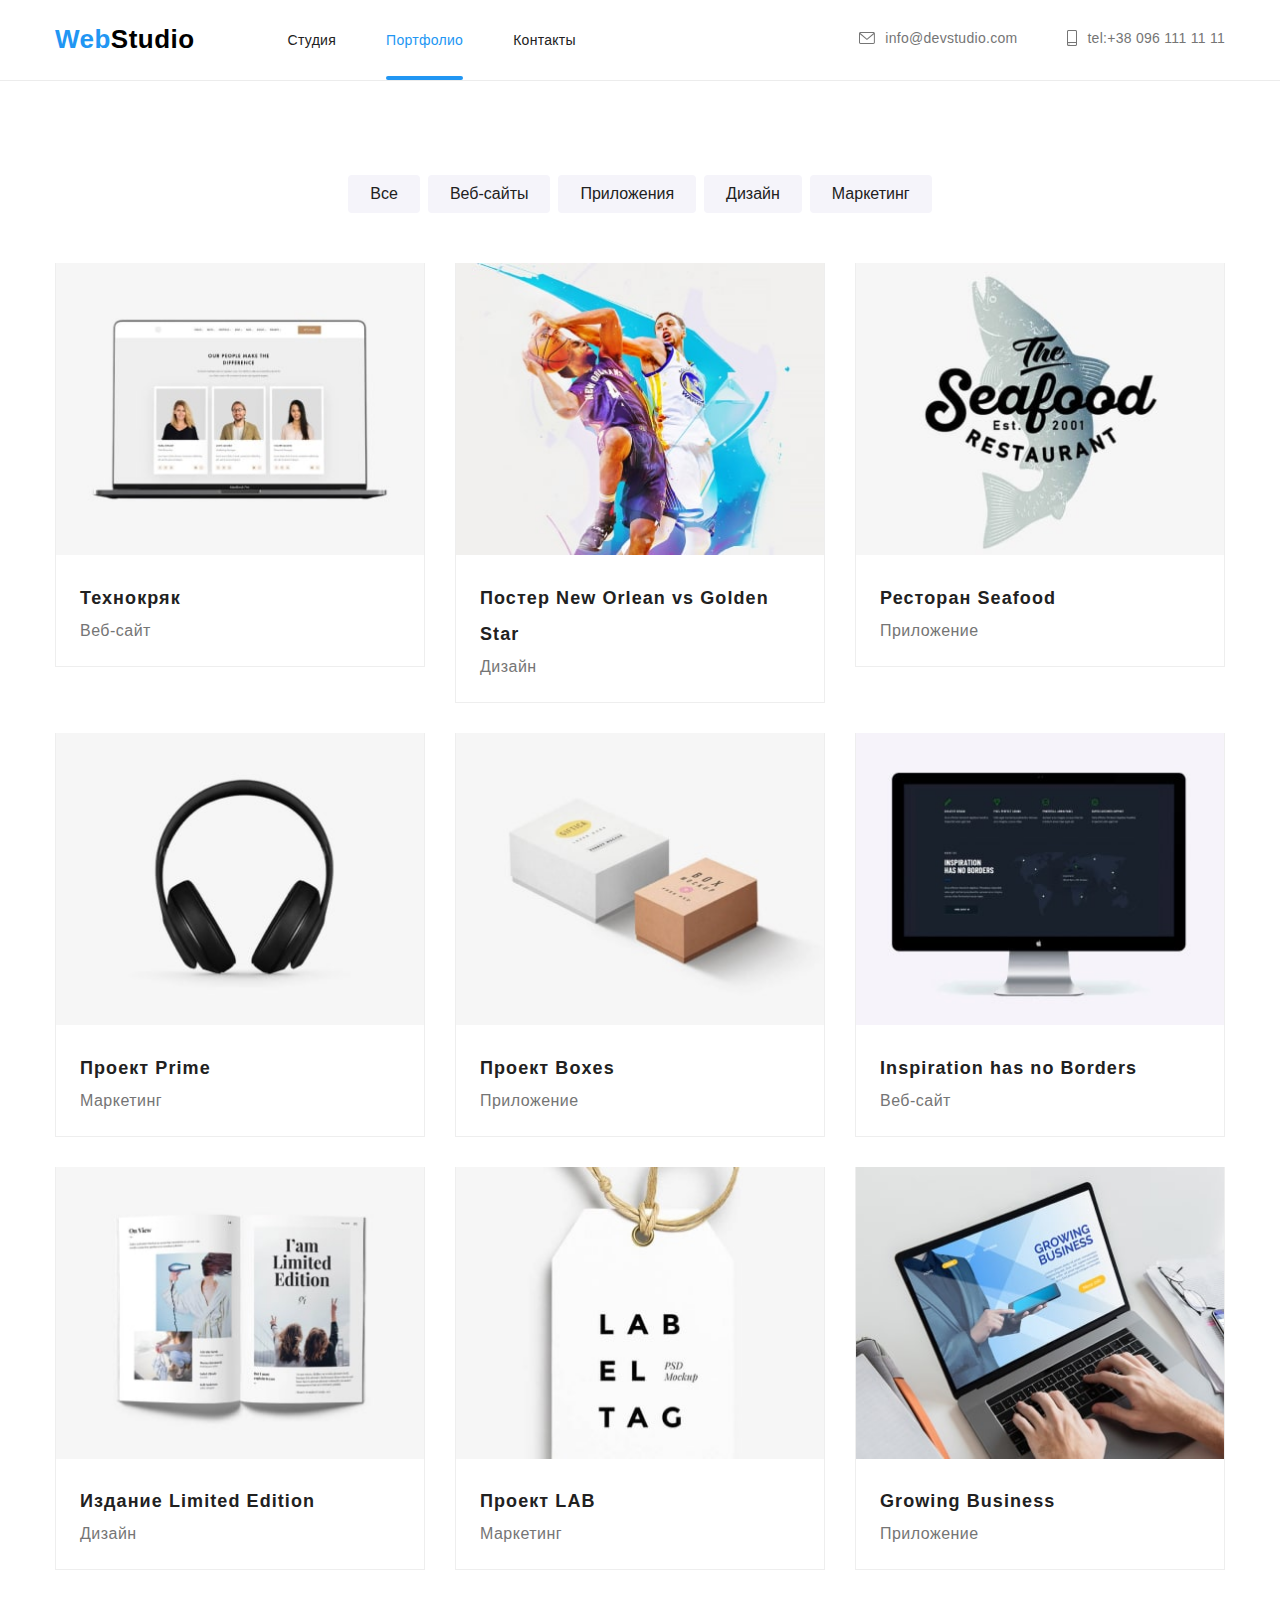
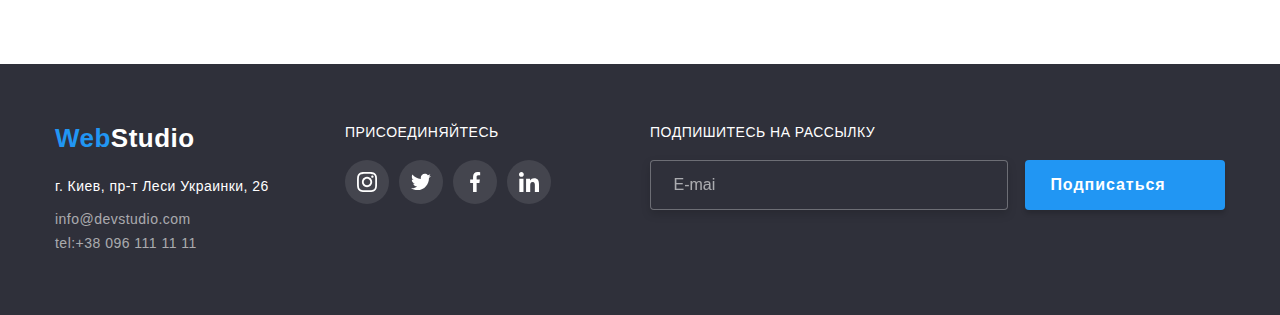
==== portfolio.html @ be5fd486 "new repoz" ====
<!DOCTYPE html>
<html lang="ru">
<head>
    
    <meta charset="UTF-8">
    <meta name="viewport" content="width=device-width, initial-scale=1.0">
    <title>Document</title>
    <link rel="stylesheet" href="/css/main.min.css" />
    <link rel="stylesheet" href="https://cdnjs.com/libraries/modern-normalize" />
    <link rel="preconnect" href="https://fonts.gstatic.com">
    <link rel="preconnect" href="https://fonts.gstatic.com">
    <link href="https://fonts.googleapis.com/css2?family=Raleway:wght@700&family=Roboto:wght@400;500;700;900&display=swap"
        rel="stylesheet">
</head>
<body>
    <header>
        <!--Шапка сайта-->
        <div class="container main-nav">
        <nav class="nav">
            <a class="logo" href="index.html">Web<span class="logo__header">Studio</span></a>
            <ul class="nav__list">
                <li class="nav__item"> <a class="nav__link" href="index.html">Студия</a> </li>
                <li class="nav__item"> <a class="nav__link current" href="portfolio.html">Портфолио</a> </li>
                <li class="nav__item"> <a class="nav__link" href="">Контакты</a> </li>
            </ul>
        </nav>
    
        <ul class="contacts__list">
            <li class="contacts__item">
                <a class="contacts__link" href="mailto:info@devstudio.com">
                    <svg class="contacts__icon" width="16" height="12">
                        <use href="images/symbol-defs.svg#icon-envelope"></use>
                    </svg>
                    info@devstudio.com </a>
            </li>
            
            <li class="contacts__item">
                <a class="contacts__link" href="tel:+380961111111">
                    <svg class="contacts__icon" width="10" height="16">
                        <use href="images/symbol-defs.svg#icon-smartphone"></use>
                    </svg>
                    tel:+38 096 111 11 11</a>
            </li>
        </ul>
        </div>
    </header>
<main>
<section class="portfolio__section">
    <!--блок предложений компании-->
<div class="container">
        <h1 class="portfolio__title visually-hidden">Портфолио</h1>
        <h2 class="portfolio__works visually-hidden">Выбор работ</h2>
    
    <ul class="btn-selection">
        <li class="btn-selection__item"><button class="btn-choice" type="button">Все</button></li>
        <li class="btn-selection__item"><button class="btn-choice" type="button">Веб-сайты</button></li>
        <li class="btn-selection__item"><button class="btn-choice" type="button">Приложения</button></li>
        <li class="btn-selection__item"><button class="btn-choice" type="button">Дизайн</button></li>
        <li class="btn-selection__item"><button class="btn-choice" type="button">Маркетинг</button></li>
    </ul>   
   
    <!--Блок проектов компании-->
    <h2 class="studio-projects__title visually-hidden">Проекты студии</h2>
    <ul class="studio-projects__list">
        <li class="studio-projects__item">
            <a class="studio-projects__link" href="">
            <div class="context-card">
                <div class="card-overlay__decore">
                <img src="images/technokryak-min.jpg" 
                alt="открытый ноутбук с сайтом" width="370"/>
                    <div class="card-overlay">
                    <p class=card-overlay__description>Технокряк это современная площадка распространения коронавируса. Компании используют эту платформу для цифрового шпионажа и атак на защищённые сервера конкурентов.</p>         
                    </div>
                </div>
                <div class="decor">
                <h3 class="decor__name">Технокряк</h3>
                <p class="decor__type">Веб-сайт</p>
                </div>    
            </div>
            </a>
        </li>
        <li  class="studio-projects__item">
            <a class="studio-projects__link" href="">
            <div class="context-card">
                <div class="card-overlay__decore">
                <img src="images/poster-min.jpg" 
                alt="двое мужчин баскетболистов" width="370"/>
                <div class="card-overlay">
                    <p class="card-overlay__description">Технокряк это современная площадка распространения коронавируса. Компании используют эту платформу для цифрового шпионажа и атак на защищённые сервера конкурентов.</p>         
                </div>
                </div>
            <div class="decor">
            <h3 class="decor__name">Постер New Orlean vs Golden Star</h3>
            <p class="decor__type">Дизайн</p>
            </div>
            </div>
            </a>
        </li>
        <li class="studio-projects__item"> 
            <a class="studio-projects__link" href="">
            <div class="context-card">
                <div class="card-overlay__decore">
                <img src="images/restorant-sea-food-min.jpg" 
                alt="рыба" width="370"/>
                <div class="card-overlay">
                    <p class="card-overlay__description">Технокряк это современная площадка распространения коронавируса. Компании используют эту платформу для цифрового шпионажа и атак на защищённые сервера конкурентов.</p>         
                </div>
                </div>
            <div class="decor">
            <h3 class="decor__name">Ресторан Seafood</h3>
            <p class="decor__type">Приложение</p>
            </div>
            </div>
            </a>
        </li>
        <li class="studio-projects__item">
            <a class="studio-projects__link" href="">
            <div class="context-card">
                <div class="card-overlay__decore">
                <img src="images/proekt-prime-min.jpg" 
                alt="наушники" width="370"/>
                <div class="card-overlay">
                    <p class="card-overlay__description">Технокряк это современная площадка распространения коронавируса. Компании используют эту платформу для цифрового шпионажа и атак на защищённые сервера конкурентов.</p>         
                </div>
                </div>
            <div class="decor">
            <h3 class="decor__name">Проект Prime</h3>
            <p class="decor__type">Маркетинг</p>
            </div>
            </div>
            </a>
        </li>
        <li class="studio-projects__item">
            <a  class="studio-projects__link" href="">
            <div class="context-card">
                <div class="card-overlay__decore">
                <img src="images/proekt-boxex-min.jpg" 
                alt="коробки" width="370"/>
                <div class="card-overlay">
                    <p class="card-overlay__description">Технокряк это современная площадка распространения коронавируса. Компании используют эту платформу для цифрового шпионажа и атак на защищённые сервера конкурентов.</p>         
                </div>
                </div>
            <div class="decor">
            <h3 class="decor__name">Проект Boxes</h3>
            <p class="decor__type">Приложение</p>
            </div>
            </div>
            </a>
        </li>
        <li class="studio-projects__item">
            <a class="studio-projects__link" href="">
            <div class="context-card">
                <div class="card-overlay__decore">
                <img src="images/inspiration-has-no-borders-min.jpg" 
                alt="Компьютер-моноблок с сайтом на мониторе" width="370" />
                <div class="card-overlay">
                    <p class="card-overlay__description">Технокряк это современная площадка распространения коронавируса. Компании используют эту платформу для цифрового шпионажа и атак на защищённые сервера конкурентов.</p>         
                </div>
                </div>
            <div class="decor">
            <h3 class="decor__name">Inspiration has no Borders</h3>
            <p class="decor__type">Веб-сайт</p>
            </div>
            </div>
            </a>
        </li>
        <li class="studio-projects__item">
            <a class="studio-projects__link" href="">
            <div class="context-card">
                <div class="card-overlay__decore">
                <img src="images/izdanie-limited-edition-min.jpg" 
                alt="открытая книга" width="370"/>
                <div class="card-overlay">
                    <p class="card-overlay__description">Технокряк это современная площадка распространения коронавируса. Компании используют эту платформу для цифрового шпионажа и атак на защищённые сервера конкурентов.</p>         
                </div>
                </div>
            <div class="decor">
            <h3 class="decor__name">Издание Limited Edition</h3>
            <p class="decor__type">Дизайн</p>
            </div>
            </div>
            </a>
        </li>
        <li class="studio-projects__item">
            <a class="studio-projects__link" href="">
            <div class="context-card">
                <div class="card-overlay__decore">
                <img src="images/proekt-lab-min.jpg" 
                alt="бирка-лейбл" width="370"/>
                <div class="card-overlay">
                    <p class="card-overlay__description">Технокряк это современная площадка распространения коронавируса. Компании используют эту платформу для цифрового шпионажа и атак на защищённые сервера конкурентов.</p>         
                </div>
                </div>
            <div class="decor">
            <h3 class="decor__name">Проект LAB</h3>
            <p class="decor__type">Маркетинг</p>
            </div>
            </div>
            </a>
        </li>
        <li class="studio-projects__item">
            <a class="studio-projects__link" href="">
            <div class="context-card">
                <div class="card-overlay__decore">
                <img src="images/growing-business-min.jpg" 
                alt="человек печатает на ноутбуке" width="370"/>
                <div class="card-overlay">
                    <p class="card-overlay__description">Технокряк это современная площадка распространения коронавируса. Компании используют эту платформу для цифрового шпионажа и атак на защищённые сервера конкурентов.</p>         
                </div>
                </div>
            <div class="decor">
            <h3 class="decor__name">Growing Business</h3>
            <p class="decor__type">Приложение</p>
            </div>
            </div>
            </a>
        </li>
    </ul>
    </div>

       
        

</section>

</main>

<footer class="block-foot">
    <div class="container">
        <div class="block-foot__general">
            <div class="block-foot__general1">
                <div class="footer-contacts">
                    <a class="logo" href="index.html">Web<span class="logo__footer">Studio</span></a>
                    <ul class="footer-contacts__list">
                        <li>
                            <address class="footer-contacts__address"> г. Киев, пр-т Леси Украинки, 26 </address>
                        </li>
                        <li> <a class="footer-contacts__item" href="mailto:info@devstudio.com"> info@devstudio.com </a> </li>
                        <li> <a class="footer-contacts__item" href="tel:+380961111111"> tel:+38 096 111 11 11 </a> </li>
                    </ul>
                </div>
            </div>

            <!--добавление блока соц. сети-->


            <div class="block-foot__general2">


                <h2 class="block-foot__title">Присоединяйтесь</h2>

                <ul class="block-foot__list">
                    <li class="block-foot__item">
                        <a class="block-foot__link" href="">
                            <svg class="block-foot__img">
                                <use href="images/symbol-defs.svg#icon-instagram-2"></use>
                            </svg>
                        </a>
                    </li>

                    <li class="block-foot__item">
                        <a class="block-foot__link" href="">
                            <svg class="block-foot__img">
                                <use href="images/symbol-defs.svg#icon-twitter-1"></use>
                            </svg>
                        </a>
                    </li>

                    <li class="block-foot__item">
                        <a class="block-foot__link" href="">
                            <svg class="block-foot__img">
                                <use href="images/symbol-defs.svg#icon-facebook-1"></use>
                            </svg>
                        </a>
                    </li>

                    <li class="block-foot__item">
                        <a class="block-foot__link" href="">
                            <svg class="block-foot__img">
                                <use href="images/symbol-defs.svg#icon-linkedin-1"></use>
                            </svg>
                        </a>
                    </li>
                </ul>

            </div>

<!--Добавление блока Подпишитесь на рассылку-->

        <div class="block-foot__general3">
            <h2 class="block-foot__title">Подпишитесь на рассылку</h2>
            <form>
                 <label for="mail">
                     <input class="block-foot__form" type="email" name="email" placeholder=" E-mail" />
                </label>
                <button class="foot-btn" type="button">Подписаться</button>
            </form>

        </div>



        </div>
    </div>
</footer>

</body>
</html>
---- css/main.min.css ----
/*! modern-normalize v1.0.0 | MIT License | https://github.com/sindresorhus/modern-normalize */*,*::before,*::after{-webkit-box-sizing:border-box;box-sizing:border-box}:root{-moz-tab-size:4;-o-tab-size:4;tab-size:4}html{line-height:1.15;-webkit-text-size-adjust:100%}body{margin:0}body{font-family:system-ui,-apple-system,"Segoe UI",Roboto,Helvetica,Arial,sans-serif,"Apple Color Emoji","Segoe UI Emoji"}hr{height:0;color:inherit}abbr[title]{-webkit-text-decoration:underline dotted;text-decoration:underline dotted}b,strong{font-weight:bolder}code,kbd,samp,pre{font-family:ui-monospace,
 SFMono-Regular,
 Consolas,
 'Liberation Mono',
 Menlo,
 monospace;font-size:1em}small{font-size:80%}sub,sup{font-size:75%;line-height:0;position:relative;vertical-align:baseline}sub{bottom:-0.25em}sup{top:-0.5em}table{text-indent:0;border-color:inherit}button,input,optgroup,select,textarea{font-family:inherit;font-size:100%;line-height:1.15;margin:0}button,select{text-transform:none}button,[type='button'],[type='reset'],[type='submit']{-webkit-appearance:button}::-moz-focus-inner{border-style:none;padding:0}:-moz-focusring{outline:1px dotted ButtonText}:-moz-ui-invalid{box-shadow:none}legend{padding:0}progress{vertical-align:baseline}::-webkit-inner-spin-button,::-webkit-outer-spin-button{height:auto}[type='search']{-webkit-appearance:textfield;outline-offset:-2px}::-webkit-search-decoration{-webkit-appearance:none}::-webkit-file-upload-button{-webkit-appearance:button;font:inherit}summary{display:list-item}@font-face{font-family:'Roboto';font-style:normal;font-weight:400;src:url("../fonts/roboto-v20-latin-regular.eot");src:local(""),url("../fonts/roboto-v20-latin-regular.eot?#iefix") format("embedded-opentype"),url("../fonts/roboto-v20-latin-regular.woff2") format("woff2"),url("../fonts/roboto-v20-latin-regular.woff") format("woff"),url("../fonts/roboto-v20-latin-regular.ttf") format("truetype"),url("../fonts/roboto-v20-latin-regular.svg#Roboto") format("svg")}@font-face{font-family:'Roboto';font-style:normal;font-weight:500;src:url("../fonts/roboto-v20-latin-500.eot");src:local(""),url("../fonts/roboto-v20-latin-500.eot?#iefix") format("embedded-opentype"),url("../fonts/roboto-v20-latin-500.woff2") format("woff2"),url("../fonts/roboto-v20-latin-500.woff") format("woff"),url("../fonts/roboto-v20-latin-500.ttf") format("truetype"),url("../fonts/roboto-v20-latin-500.svg#Roboto") format("svg")}@font-face{font-family:'Roboto';font-style:normal;font-weight:700;src:url("../fonts/roboto-v20-latin-700.eot");src:local(""),url("../fonts/roboto-v20-latin-700.eot?#iefix") format("embedded-opentype"),url("../fonts/roboto-v20-latin-700.woff2") format("woff2"),url("../fonts/roboto-v20-latin-700.woff") format("woff"),url("../fonts/roboto-v20-latin-700.ttf") format("truetype"),url("../fonts/roboto-v20-latin-700.svg#Roboto") format("svg")}@font-face{font-family:'Roboto';font-style:normal;font-weight:900;src:url("../fonts/roboto-v20-latin-900.eot");src:local(""),url("../fonts/roboto-v20-latin-900.eot?#iefix") format("embedded-opentype"),url("../fonts/roboto-v20-latin-900.woff2") format("woff2"),url("../fonts/roboto-v20-latin-900.woff") format("woff"),url("../fonts/roboto-v20-latin-900.ttf") format("truetype"),url("../fonts/roboto-v20-latin-900.svg#Roboto") format("svg")}@font-face{font-family:'Raleway';font-style:normal;font-weight:400;src:url("../fonts/raleway-v19-latin-regular.eot");src:local(""),url("../fonts/raleway-v19-latin-regular.eot?#iefix") format("embedded-opentype"),url("../fonts/raleway-v19-latin-regular.woff2") format("woff2"),url("../fonts/raleway-v19-latin-regular.woff") format("woff"),url("../fonts/raleway-v19-latin-regular.ttf") format("truetype"),url("../fonts/raleway-v19-latin-regular.svg#Raleway") format("svg")}@font-face{font-family:'Raleway';font-style:normal;font-weight:700;src:url("../fonts/raleway-v19-latin-700.eot");src:local(""),url("../fonts/raleway-v19-latin-700.eot?#iefix") format("embedded-opentype"),url("../fonts/raleway-v19-latin-700.woff2") format("woff2"),url("../fonts/raleway-v19-latin-700.woff") format("woff"),url("../fonts/raleway-v19-latin-700.ttf") format("truetype"),url("../fonts/raleway-v19-latin-700.svg#Raleway") format("svg")}.main-nav,.nav,.we-do__block .we-do__list,.comands__list,.team-link__list,.team-link__list .team-link__link,.clients .clients__link,.block-foot__list .block-foot__link{display:-webkit-box;display:-ms-flexbox;display:flex;-webkit-box-align:center;-ms-flex-align:center;align-items:center}.our-pluses__section__list,.we-do__block .we-do__list,.comands__list,.clients__list,.block-foot__list,.portfolio__section .studio-projects__list{margin:0;padding:0}body,.form__area::-webkit-input-placeholder,.block-foot__form::-webkit-input-placeholder{font-family:Roboto,sans-serif;font-style:normal;font-weight:normal}body,.form__area:-ms-input-placeholder,.block-foot__form:-ms-input-placeholder{font-family:Roboto,sans-serif;font-style:normal;font-weight:normal}body,.form__area::-ms-input-placeholder,.block-foot__form::-ms-input-placeholder{font-family:Roboto,sans-serif;font-style:normal;font-weight:normal}body,.form__area::placeholder,.block-foot__form::placeholder{font-family:Roboto,sans-serif;font-style:normal;font-weight:normal}.btn-send,.foot-btn{width:200px;height:50px;border-radius:4px;letter-spacing:0.06em;font-size:16px;line-height:30px}.team-link__list .team-link__img,.block-foot__list .block-foot__img{width:20px;height:20px}.we-do__block .we-do__title,.comands__title,.clients__title{font-weight:bold;font-size:36px;line-height:42px;text-align:center;color:#212121;margin:0;padding-bottom:50px}.block-foot__general2 .block-foot__title,.block-foot__general3 .block-foot__title{font-weight:normal;font-size:14px;line-height:16px;text-transform:uppercase;color:#fff;margin:0;padding-bottom:20px}body{background-color:#fff;color:#757575;letter-spacing:.03em;margin:0}.container{width:1200px;margin-left:auto;margin-right:auto;padding:0 15px;-webkit-box-sizing:border-box;box-sizing:border-box}.visually-hidden{position:absolute;clip:rect(0 0 0 0);width:1px;height:1px;margin:-1px}ul,a{list-style:none;text-decoration:none}header{border-bottom:1px solid #ececec}li{margin:0}img{display:blok;max-width:100%;height:auto}.logo,.logo__header,.logo__footer{font-family:Raleway,sans-serif;font-weight:bold;font-size:26px;color:#2196f3}.logo__header{color:#000}.logo__footer{color:#fff}.nav__list{display:-webkit-box;display:-ms-flexbox;display:flex;margin:0 0 0 93px;padding-left:0}.nav__list .nav__item:not(:last-child){margin-right:50px}.nav__list .nav__link{display:block;font-weight:500;font-size:14px;line-height:16px;letter-spacing:0.02em;color:#212121;padding:32px 0;-webkit-transition:-webkit-transform 250ms cubic-bezier(0.4, 0, 0.2, 1);transition:-webkit-transform 250ms cubic-bezier(0.4, 0, 0.2, 1);transition:transform 250ms cubic-bezier(0.4, 0, 0.2, 1);transition:transform 250ms cubic-bezier(0.4, 0, 0.2, 1), -webkit-transform 250ms cubic-bezier(0.4, 0, 0.2, 1);-webkit-transition-property:background-color;transition-property:background-color}.nav__list .nav__link:hover,.nav__list .nav__link:focus,.nav__list .nav__link:active,.nav__list .nav__link.current{color:#2196f3}.nav__link{display:inline-block;position:relative;text-decoration:none;-webkit-transition:-webkit-transform 250ms cubic-bezier(0.4, 0, 0.2, 1);transition:-webkit-transform 250ms cubic-bezier(0.4, 0, 0.2, 1);transition:transform 250ms cubic-bezier(0.4, 0, 0.2, 1);transition:transform 250ms cubic-bezier(0.4, 0, 0.2, 1), -webkit-transform 250ms cubic-bezier(0.4, 0, 0.2, 1);-webkit-transition-property:background-color;transition-property:background-color}.nav__link:hover::before,.nav__link:focus::before,.nav__link:active:before,.nav__link.current::before{display:block;position:absolute;content:"";width:100%;height:4px;top:76px;background:#2196f3;border-radius:2px}.contacts__list{display:-webkit-box;display:-ms-flexbox;display:flex;margin-left:auto;margin-top:0;margin-bottom:0}.contacts__list .contacts__link{display:-webkit-inline-box;display:-ms-inline-flexbox;display:inline-flex;-webkit-box-pack:center;-ms-flex-pack:center;justify-content:center;-webkit-box-align:center;-ms-flex-align:center;align-items:center}.contacts__list .contacts__icon{padding:0;margin-right:10px;fill:currentColor}.contacts__list .contacts__link{color:#757575;font-weight:500;font-size:14px;line-height:16px;letter-spacing:0.02em;-webkit-transition:-webkit-transform 250ms cubic-bezier(0.4, 0, 0.2, 1);transition:-webkit-transform 250ms cubic-bezier(0.4, 0, 0.2, 1);transition:transform 250ms cubic-bezier(0.4, 0, 0.2, 1);transition:transform 250ms cubic-bezier(0.4, 0, 0.2, 1), -webkit-transform 250ms cubic-bezier(0.4, 0, 0.2, 1);-webkit-transition-property:background-color;transition-property:background-color}.contacts__list .contacts__item+.contacts__item{margin-left:50px}.contacts__list .contacts__link:hover,.contacts__list .contacts__link:focus{color:#2196f3}.overlay{height:600px;max-width:1600px;margin-left:auto;margin-right:auto;background-color:#c4c4c4;background-image:-webkit-gradient(linear, left top, right top, from(rgba(47,48,58,0.4)), to(rgba(47,48,58,0.4))),url(images/img-min.jpg),url(images/img-overlay-min.jpg);background-image:linear-gradient(to right, rgba(47,48,58,0.4), rgba(47,48,58,0.4)),url(images/img-min.jpg),url(images/img-overlay-min.jpg);background-repeat:no-repeat;background-size:cover;background-position:center}.backdrop{position:fixed;top:0;left:0;width:100%;height:100%;background-color:rgba(0,0,0,0.2);opacity:1;z-index:1}.backdrop.is-hidden{opacity:0;pointer-events:none}.backdrop__modal{position:absolute;top:50%;left:50%;-webkit-transform:translate(-50%, -50%);transform:translate(-50%, -50%);margin:auto;padding:auto;width:528px;height:581px;background-color:#fff}.btn-close{float:right;padding:0;background-color:#fff;border:none;-webkit-transition:-webkit-transform 250ms cubic-bezier(0.4, 0, 0.2, 1);transition:-webkit-transform 250ms cubic-bezier(0.4, 0, 0.2, 1);transition:transform 250ms cubic-bezier(0.4, 0, 0.2, 1);transition:transform 250ms cubic-bezier(0.4, 0, 0.2, 1), -webkit-transform 250ms cubic-bezier(0.4, 0, 0.2, 1);-webkit-transition-property:fill;transition-property:fill}.btn-close .close-icon{margin-top:8px;margin-right:8px;background:#fff}.btn-close:focus,.btn-close:hover{fill:#2196f3;cursor:pointer}.form__title{width:448px;height:23px;font-weight:bold;font-size:20px;line-height:23px;text-align:center;color:#212121;margin:40px 40px 12px;padding:0}.form__field{display:inline-block;position:relative;padding:0;margin:0px 40px 10px;-webkit-transition:-webkit-transform 250ms cubic-bezier(0.4, 0, 0.2, 1);transition:-webkit-transform 250ms cubic-bezier(0.4, 0, 0.2, 1);transition:transform 250ms cubic-bezier(0.4, 0, 0.2, 1);transition:transform 250ms cubic-bezier(0.4, 0, 0.2, 1), -webkit-transform 250ms cubic-bezier(0.4, 0, 0.2, 1)}.form__label{display:block}.form__input{width:448px;height:40px;border:1px solid rgba(33,33,33,0.2);-webkit-box-sizing:border-box;box-sizing:border-box;border-radius:4px;-webkit-transition:-webkit-transform 250ms cubic-bezier(0.4, 0, 0.2, 1);transition:-webkit-transform 250ms cubic-bezier(0.4, 0, 0.2, 1);transition:transform 250ms cubic-bezier(0.4, 0, 0.2, 1);transition:transform 250ms cubic-bezier(0.4, 0, 0.2, 1), -webkit-transform 250ms cubic-bezier(0.4, 0, 0.2, 1);-webkit-transition-property:border;transition-property:border;padding-left:42px}.form__input:focus,.form__input:hover{border:1px solid #2196f3;outline:none}.form__input:focus+.form__icon,.form__input:hover+.form__icon,.form__icon:focus,.form__icon:hover{fill:#2196f3}.form__svg{position:relative}.form__icon{display:inline-block;position:absolute;top:50%;left:12px;-webkit-transform:translateY(-50% 50%);transform:translateY(-50% 50%);-webkit-transition:-webkit-transform 250ms cubic-bezier(0.4, 0, 0.2, 1);transition:-webkit-transform 250ms cubic-bezier(0.4, 0, 0.2, 1);transition:transform 250ms cubic-bezier(0.4, 0, 0.2, 1);transition:transform 250ms cubic-bezier(0.4, 0, 0.2, 1), -webkit-transform 250ms cubic-bezier(0.4, 0, 0.2, 1);-webkit-transition-property:fill;transition-property:fill}.text-label{width:25px;height:14px;font-size:12px;line-height:14px;letter-spacing:0.01em;color:#757575;float:left;padding-bottom:4px}.form__area{width:448px;height:120px;border:1px solid rgba(33,33,33,0.2);-webkit-box-sizing:border-box;box-sizing:border-box;border-radius:4px;resize:none;-webkit-transition:-webkit-transform 250ms cubic-bezier(0.4, 0, 0.2, 1);transition:-webkit-transform 250ms cubic-bezier(0.4, 0, 0.2, 1);transition:transform 250ms cubic-bezier(0.4, 0, 0.2, 1);transition:transform 250ms cubic-bezier(0.4, 0, 0.2, 1), -webkit-transform 250ms cubic-bezier(0.4, 0, 0.2, 1);-webkit-transition-property:border;transition-property:border}.form__area:hover,.form__area:focus{border:1px solid #2196f3;outline:none}.form__area::-webkit-input-placeholder{width:416px;height:96px;padding-top:12px;padding-left:16px;font-size:12px;line-height:14px;letter-spacing:0.01em;color:rgba(117,117,117,0.5)}.form__area:-ms-input-placeholder{width:416px;height:96px;padding-top:12px;padding-left:16px;font-size:12px;line-height:14px;letter-spacing:0.01em;color:rgba(117,117,117,0.5)}.form__area::-ms-input-placeholder{width:416px;height:96px;padding-top:12px;padding-left:16px;font-size:12px;line-height:14px;letter-spacing:0.01em;color:rgba(117,117,117,0.5)}.form__area::placeholder{width:416px;height:96px;padding-top:12px;padding-left:16px;font-size:12px;line-height:14px;letter-spacing:0.01em;color:rgba(117,117,117,0.5)}.checkbox-form{position:relative;margin-top:20px;margin-bottom:30px}.check-label{display:inline-block;font-size:14px;line-height:24px;color:#757575;margin-left:18px}.link-agree{font-size:14px;line-height:24px;-webkit-text-decoration-line:underline;text-decoration-line:underline;color:#2196f3}.check-icon{display:inline-block;width:16px;height:15px;border:2px solid #212121;border-radius:2px;position:absolute;left:0px;top:50%;-webkit-transform:translateY(-50%);transform:translateY(-50%);margin-left:44px;cursor:pointer}.old-checkbox:checked+.check-icon{border:2px solid #2196f3;background-color:#2196f3;background-image:url("/images/icon-check.svg");background-size:contain;background-repeat:no-repeat;background-origin:border-box}.old-checkbox:checked ~ .form-field{-webkit-transform:translateX(20px);transform:translateX(20px)}.btn-send{margin-bottom:40px;font-weight:bold;color:#fff;background:#2196f3;-webkit-box-shadow:0px 4px 4px rgba(0,0,0,0.15);box-shadow:0px 4px 4px rgba(0,0,0,0.15);border:none;-webkit-transition:-webkit-transform 250ms cubic-bezier(0.4, 0, 0.2, 1);transition:-webkit-transform 250ms cubic-bezier(0.4, 0, 0.2, 1);transition:transform 250ms cubic-bezier(0.4, 0, 0.2, 1);transition:transform 250ms cubic-bezier(0.4, 0, 0.2, 1), -webkit-transform 250ms cubic-bezier(0.4, 0, 0.2, 1);-webkit-transition-property:cursor;transition-property:cursor}.btn-send:focus,.btn-send:hover{cursor:pointer}.hero__section{text-align:center;-webkit-box-align:center;-ms-flex-align:center;align-items:center;padding-top:200px;padding-bottom:200px}.hero__section .hero__title{font-weight:900;font-size:44px;line-height:60px;letter-spacing:0.06em;text-transform:uppercase;color:#fff;text-align:center;-webkit-box-align:center;-ms-flex-align:center;align-items:center;margin:0}.btn{font-weight:bold;font-size:16px;line-height:30px;display:inline-block;letter-spacing:0.06em;background-color:#2196f3;color:#fff;cursor:pointer;padding:10px 32px;margin-top:30px;margin-right:0;border-style:none;outline:none;-webkit-box-shadow:0px 4px 4px rgba(0,0,0,0.15);box-shadow:0px 4px 4px rgba(0,0,0,0.15);border-radius:4px}.our-pluses__section .our-pluses__list{display:-webkit-box;display:-ms-flexbox;display:flex}.our-pluses__section{padding:94px 0}.our-pluses__section .our-pluses__list .our-pluses__item:not(:last-child){margin-right:30px}.our-pluses__section__item{width:270px}.our-pluses__section .our-pluses__title{font-weight:bold;font-size:14px;line-height:16px;text-transform:uppercase;color:#212121;padding-bottom:10px;margin:0}.our-pluses__section .our-pluses__description{font-size:14px;line-height:24px;color:#757575;margin:0}.our-pluses__section .ground-of-icons{display:-webkit-inline-box;display:-ms-inline-flexbox;display:inline-flex;width:270px;height:120px;background-color:#f5f4fa;border-radius:4px;-webkit-box-align:center;-ms-flex-align:center;align-items:center;-webkit-box-pack:center;-ms-flex-pack:center;justify-content:center;margin-bottom:30px}.our-pluses__section .ground-of-icons .icons-of-pluses{width:70px;height:70px}.we-do__block{padding:0 0 94px 0}.we-do__block .we-do__list .we-do__item:not(:last-child){margin-right:30px}.we-do__block .we-do__picture{display:-webkit-box;display:-ms-flexbox;display:flex;position:relative;overflow:hidden}.we-do__block .we-do__picture>.we-do__text{position:absolute;bottom:0;left:0;margin:0;display:-webkit-inline-box;display:-ms-inline-flexbox;display:inline-flex;-webkit-box-pack:center;-ms-flex-pack:center;justify-content:center;-webkit-box-align:center;-ms-flex-align:center;align-items:center;width:370px;height:70px;font-weight:bold;font-size:14px;line-height:16px;text-align:center;text-transform:uppercase;background-color:rgba(47,48,58,0.8);color:#fff}.comands{display:-webkit-box;display:-ms-flexbox;display:flex;background-color:#f5f4fa;padding:94px 0}.comands .comands__list .comands__item:not(:last-child){margin-right:30px}.comands-card{background:#fff;-webkit-box-shadow:0px 1px 3px rgba(0,0,0,0.12),0px 1px 1px rgba(0,0,0,0.14),0px 2px 1px rgba(0,0,0,0.2);box-shadow:0px 1px 3px rgba(0,0,0,0.12),0px 1px 1px rgba(0,0,0,0.14),0px 2px 1px rgba(0,0,0,0.2);border-radius:0px 0px 4px 4px}.comands-card__name{font-weight:500;font-size:16px;line-height:19px;color:#212121;text-align:center;padding-top:30px;margin:0}.comands-card__profession{font-size:16px;line-height:19px;color:#757575;text-align:center;padding:10px 0 16px;margin:0}.team-link__list{-webkit-box-pack:center;-ms-flex-pack:center;justify-content:center;margin:0;padding:0 0 30px}.team-link__list .team-link__link{-webkit-box-pack:center;-ms-flex-pack:center;justify-content:center;width:44px;height:44px;background-color:#fff;-webkit-transition:-webkit-transform 250ms cubic-bezier(0.4, 0, 0.2, 1);transition:-webkit-transform 250ms cubic-bezier(0.4, 0, 0.2, 1);transition:transform 250ms cubic-bezier(0.4, 0, 0.2, 1);transition:transform 250ms cubic-bezier(0.4, 0, 0.2, 1), -webkit-transform 250ms cubic-bezier(0.4, 0, 0.2, 1)}.team-link__list .team-link__link:hover,.team-link__list .team-link__link:focus{background-color:#2196f3;border-radius:50%;-webkit-transition:-webkit-transform 250ms cubic-bezier(0.4, 0, 0.2, 1);transition:-webkit-transform 250ms cubic-bezier(0.4, 0, 0.2, 1);transition:transform 250ms cubic-bezier(0.4, 0, 0.2, 1);transition:transform 250ms cubic-bezier(0.4, 0, 0.2, 1), -webkit-transform 250ms cubic-bezier(0.4, 0, 0.2, 1);-webkit-transition-property:background-color;transition-property:background-color}.team-link__list .team-link__img{fill:#afb1b8;-webkit-transition:-webkit-transform 250ms cubic-bezier(0.4, 0, 0.2, 1);transition:-webkit-transform 250ms cubic-bezier(0.4, 0, 0.2, 1);transition:transform 250ms cubic-bezier(0.4, 0, 0.2, 1);transition:transform 250ms cubic-bezier(0.4, 0, 0.2, 1), -webkit-transform 250ms cubic-bezier(0.4, 0, 0.2, 1);-webkit-transition-property:background-color;transition-property:background-color}.team-link__list .team-link__link:hover .team-link__img,.team-link__list .team-link__link:focus .team-link__img{fill:#fff}.team-link__list .team-link__item:not(:last-child){margin-right:10px}.clients{padding-top:94px;padding-bottom:94px}.clients__list{display:-webkit-box;display:-ms-flexbox;display:flex;-webkit-box-pack:center;-ms-flex-pack:center;justify-content:center}.clients .clients__type:not(:last-child){margin-right:30px}.clients .clients__link{-webkit-box-pack:center;-ms-flex-pack:center;justify-content:center;width:170px;height:90px;border:1px solid #afb1b8;border-radius:4px;color:#afb1b8;-webkit-transition:-webkit-transform 250ms cubic-bezier(0.4, 0, 0.2, 1);transition:-webkit-transform 250ms cubic-bezier(0.4, 0, 0.2, 1);transition:transform 250ms cubic-bezier(0.4, 0, 0.2, 1);transition:transform 250ms cubic-bezier(0.4, 0, 0.2, 1), -webkit-transform 250ms cubic-bezier(0.4, 0, 0.2, 1);-webkit-transition-property:background-color;transition-property:background-color}.clients .clients__link:focus,.clients .clients__link:hover{color:#2196f3;border-color:#2196f3}.clients .clients__icon{fill:currentColor}.block-foot{background-color:#2f303a;padding-top:60px;padding-bottom:60px}.block-foot__general{display:-webkit-box;display:-ms-flexbox;display:flex;-webkit-box-pack:justify;-ms-flex-pack:justify;justify-content:space-between}.footer-contacts__list{margin:0;padding:20px 0 0}.footer-contacts__list .footer-contacts__address{font-style:normal;font-size:14px;line-height:24px;color:#fff;padding-bottom:9px}.footer-contacts__list .footer-contacts__item{font-size:14px;line-height:24px;color:rgba(255,255,255,0.6);padding-top:9px}.block-foot__general2{display:inline-block;margin-left:70px;-ms-flex-wrap:wrap;flex-wrap:wrap}.block-foot__list{display:-webkit-inline-box;display:-ms-inline-flexbox;display:inline-flex;-ms-flex-wrap:wrap;flex-wrap:wrap}.block-foot__list .block-foot__item:not(:last-child){margin-right:10px}.block-foot__list .block-foot__link{-webkit-box-pack:center;-ms-flex-pack:center;justify-content:center;height:44px;width:44px;border-radius:50%;background-color:rgba(255,255,255,0.1);-webkit-transition:-webkit-transform 250ms cubic-bezier(0.4, 0, 0.2, 1);transition:-webkit-transform 250ms cubic-bezier(0.4, 0, 0.2, 1);transition:transform 250ms cubic-bezier(0.4, 0, 0.2, 1);transition:transform 250ms cubic-bezier(0.4, 0, 0.2, 1), -webkit-transform 250ms cubic-bezier(0.4, 0, 0.2, 1);-webkit-transition-property:background-color;transition-property:background-color}.block-foot__list .block-foot__link:focus,.block-foot__list .block-foot__link:hover{background-color:#2196f3}.block-foot__list .block-foot__img{fill:#fff}.block-foot__general3{display:inline-block;margin-left:93px}.block-foot__form{width:358px;height:50px;border:1px solid rgba(255,255,255,0.3);-webkit-box-sizing:border-box;box-sizing:border-box;-webkit-filter:drop-shadow(0px 4px 4px rgba(0,0,0,0.15));filter:drop-shadow(0px 4px 4px rgba(0,0,0,0.15));border-radius:4px;background-color:#2f303a;color:rgba(255,255,255,0.3)}.block-foot__form::-webkit-input-placeholder{width:47px;height:20px;padding-top:15px;padding-left:16px;font-size:16px;line-height:20px;color:rgba(255,255,255,0.6)}.block-foot__form:-ms-input-placeholder{width:47px;height:20px;padding-top:15px;padding-left:16px;font-size:16px;line-height:20px;color:rgba(255,255,255,0.6)}.block-foot__form::-ms-input-placeholder{width:47px;height:20px;padding-top:15px;padding-left:16px;font-size:16px;line-height:20px;color:rgba(255,255,255,0.6)}.block-foot__form::placeholder{width:47px;height:20px;padding-top:15px;padding-left:16px;font-size:16px;line-height:20px;color:rgba(255,255,255,0.6)}.foot-btn{display:-webkit-inline-box;display:-ms-inline-flexbox;display:inline-flex;-webkit-box-align:center;-ms-flex-align:center;align-items:center;-webkit-box-pack:center;-ms-flex-pack:center;justify-content:center;background:#2196f3;-webkit-box-shadow:0px 4px 4px rgba(0,0,0,0.15);box-shadow:0px 4px 4px rgba(0,0,0,0.15);border:none;margin-left:12px;font-weight:bold;text-align:center;color:#fff}.foot-btn::after{content:"";width:24px;height:24px;margin-left:10px;background-image:url("images/icon-send.svg");background-size:contain}.btn-selection{display:-webkit-box;display:-ms-flexbox;display:flex;-webkit-box-pack:center;-ms-flex-pack:center;justify-content:center;margin:0 0 50px 0;padding:0;border-radius:4px}.btn-selection .btn-choice{font-family:Roboto,sans-serif;font-weight:500;font-size:16px;line-height:26px;display:inline-block;font-style:normal;text-align:center;color:#212121;background-color:#f5f4fa;cursor:pointer;border:0;outline:none;padding:6px 22px;border-radius:4px}.btn-selection .btn-choice:hover,.btn-selection .btn-choice:focus{color:#fff;background-color:#2196f3;-webkit-transition:-webkit-transform 250ms cubic-bezier(0.4, 0, 0.2, 1);transition:-webkit-transform 250ms cubic-bezier(0.4, 0, 0.2, 1);transition:transform 250ms cubic-bezier(0.4, 0, 0.2, 1);transition:transform 250ms cubic-bezier(0.4, 0, 0.2, 1), -webkit-transform 250ms cubic-bezier(0.4, 0, 0.2, 1)}.btn-selection .btn-selection__item:not(:last-child){margin-right:8px}.portfolio__section{padding:94px 0}.portfolio__section .studio-projects__list{display:-webkit-box;display:-ms-flexbox;display:flex;-ms-flex-wrap:wrap;flex-wrap:wrap}.portfolio__section .studio-projects__item{width:370px;margin-right:30px;margin-bottom:30px}.portfolio__section .studio-projects__item:nth-child(3n){margin-right:0}.portfolio__section .studio-projects__item:nth-last-child(-n+3){margin-bottom:0}.portfolio__section .studio-projects__link:hover,.portfolio__section .studio-projects__link:focus{display:block;-webkit-box-shadow:0px 4px 4px rgba(0,0,0,0.25);box-shadow:0px 4px 4px rgba(0,0,0,0.25);-webkit-transition:-webkit-transform 250ms cubic-bezier(0.4, 0, 0.2, 1);transition:-webkit-transform 250ms cubic-bezier(0.4, 0, 0.2, 1);transition:transform 250ms cubic-bezier(0.4, 0, 0.2, 1);transition:transform 250ms cubic-bezier(0.4, 0, 0.2, 1), -webkit-transform 250ms cubic-bezier(0.4, 0, 0.2, 1)}.portfolio__section .context-card{background:#fff;border-right:1px solid #eee;border-bottom:1px solid #eee;border-left:1px solid #eee;-webkit-box-sizing:border-box;box-sizing:border-box}.portfolio__section .card-overlay__decore{position:relative;overflow:hidden}.portfolio__section .card-overlay{position:absolute;top:0;left:0;display:-webkit-box;display:-ms-flexbox;display:flex;-webkit-transform:translateY(100%);transform:translateY(100%);-webkit-transition:-webkit-transform 250ms cubic-bezier(0.4, 0, 0.2, 1);transition:-webkit-transform 250ms cubic-bezier(0.4, 0, 0.2, 1);transition:transform 250ms cubic-bezier(0.4, 0, 0.2, 1);transition:transform 250ms cubic-bezier(0.4, 0, 0.2, 1), -webkit-transform 250ms cubic-bezier(0.4, 0, 0.2, 1);width:100%;height:100%;background:rgba(33,150,243,0.9);font-size:18px;line-height:28px;color:#fff;text-align:start}.portfolio__section .card-overlay__description{padding:63px 24px;margin:0}.portfolio__section .decor{padding:20px 24px}.portfolio__section .decor__name{font-weight:bold;font-size:18px;line-height:36px;letter-spacing:0.06em;color:#212121;margin:0}.portfolio__section .decor__type{font-size:16px;line-height:30px;color:#757575;margin:0}.portfolio__section .context-card:hover .card-overlay{-webkit-transform:translateY(0);transform:translateY(0);opacity:1;-webkit-transition:-webkit-transform 250ms cubic-bezier(0.4, 0, 0.2, 1);transition:-webkit-transform 250ms cubic-bezier(0.4, 0, 0.2, 1);transition:transform 250ms cubic-bezier(0.4, 0, 0.2, 1);transition:transform 250ms cubic-bezier(0.4, 0, 0.2, 1), -webkit-transform 250ms cubic-bezier(0.4, 0, 0.2, 1)}.portfolio__section .studio-projects__link:focus .card-overlay{-webkit-transform:translateY(0);transform:translateY(0);opacity:1;-webkit-transition:-webkit-transform 250ms cubic-bezier(0.4, 0, 0.2, 1);transition:-webkit-transform 250ms cubic-bezier(0.4, 0, 0.2, 1);transition:transform 250ms cubic-bezier(0.4, 0, 0.2, 1);transition:transform 250ms cubic-bezier(0.4, 0, 0.2, 1), -webkit-transform 250ms cubic-bezier(0.4, 0, 0.2, 1)}
/*# sourceMappingURL=main.min.css.map */
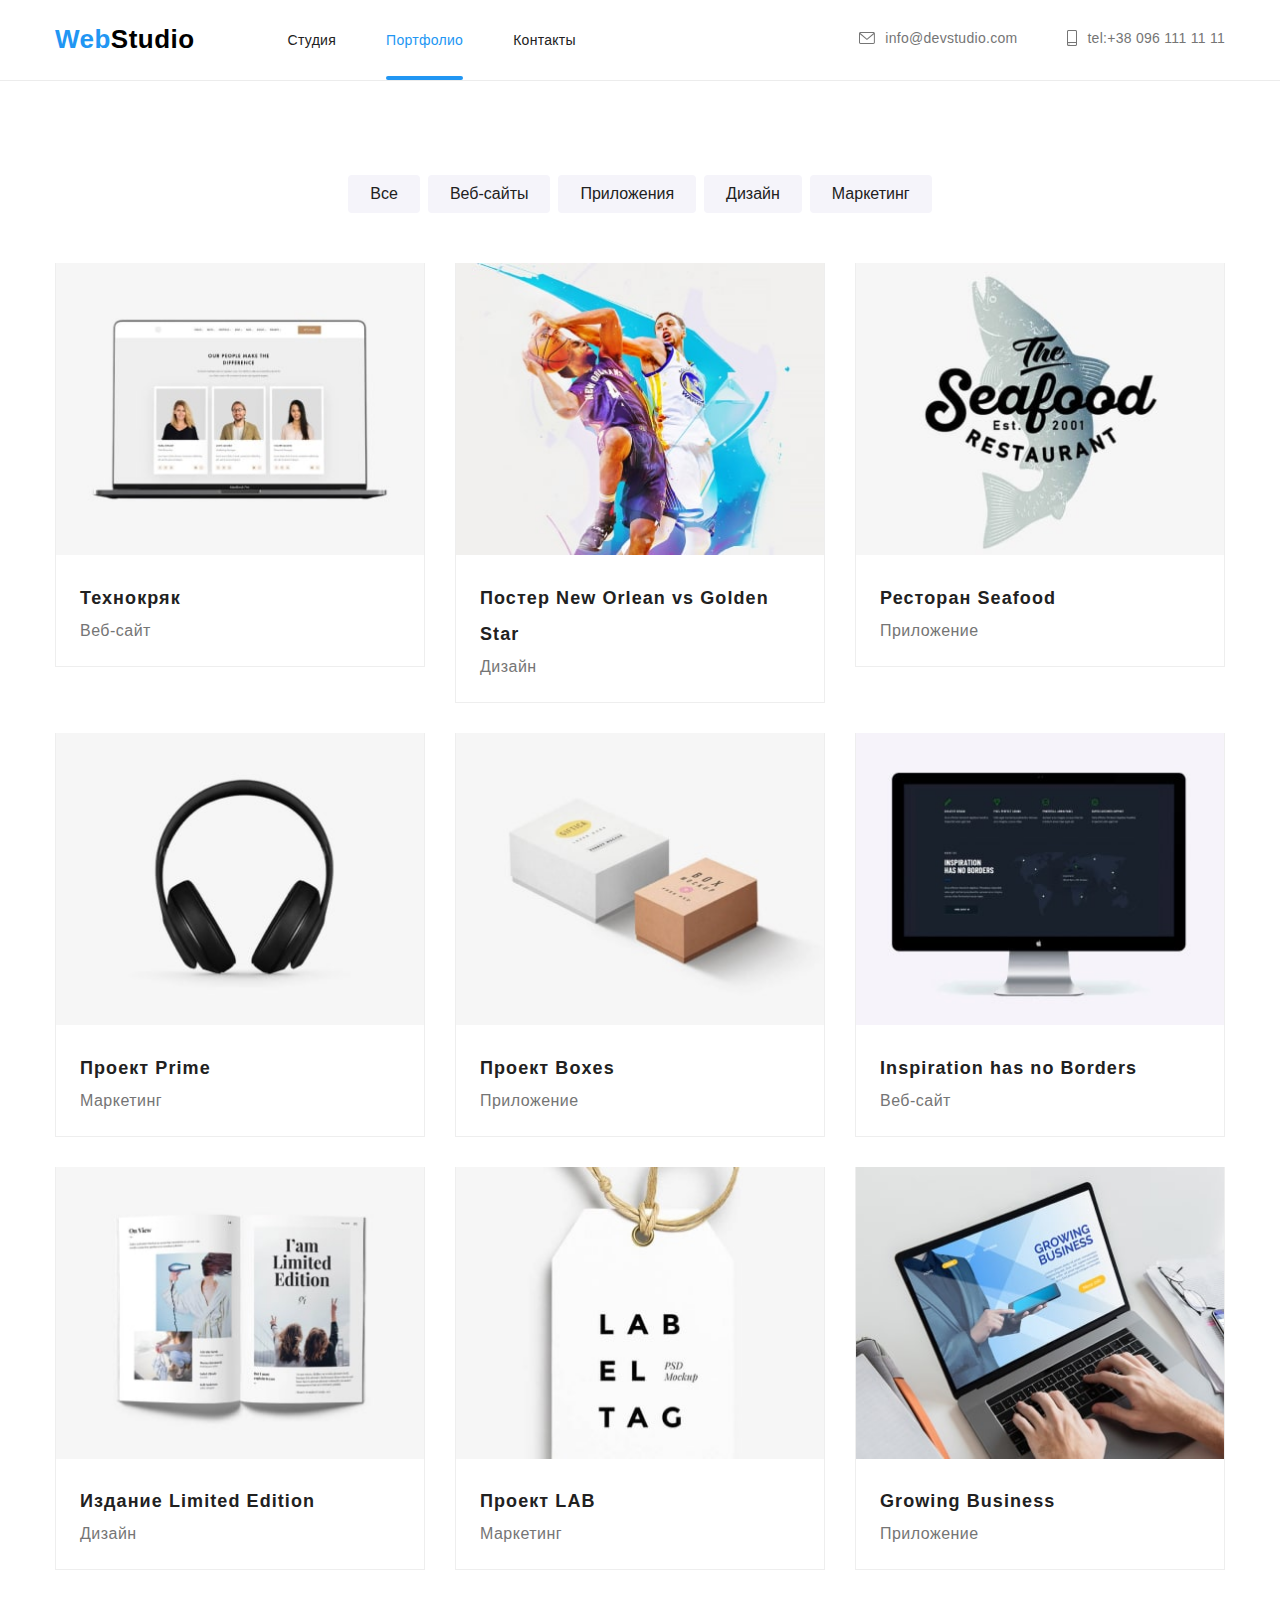
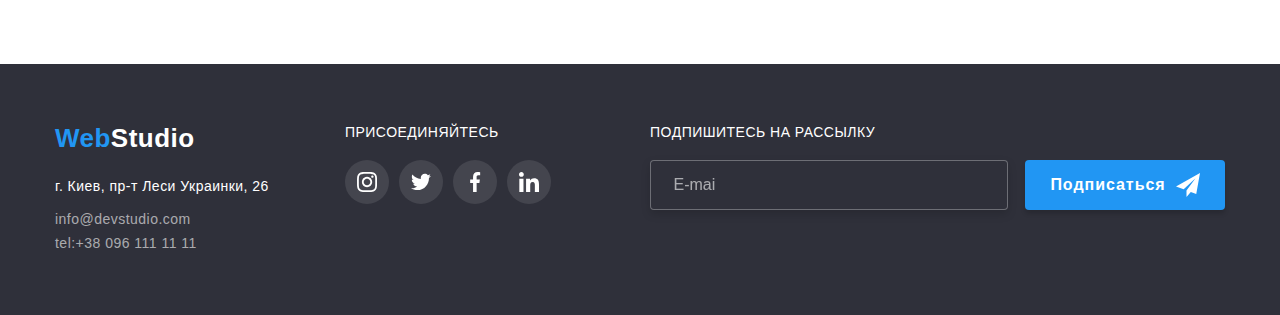
==== commit 19c9a010: "переподключила main.css" ====
--- a/portfolio.html
+++ b/portfolio.html
@@ -5,7 +5,7 @@
     <meta charset="UTF-8">
     <meta name="viewport" content="width=device-width, initial-scale=1.0">
     <title>Document</title>
-    <link rel="stylesheet" href="/css/main.min.css" />
+    <link rel="stylesheet" href="/css/main.css" />
     <link rel="stylesheet" href="https://cdnjs.com/libraries/modern-normalize" />
     <link rel="preconnect" href="https://fonts.gstatic.com">
     <link rel="preconnect" href="https://fonts.gstatic.com">
--- a/css/main.css
+++ b/css/main.css
@@ -0,0 +1,1467 @@
+/*! modern-normalize v1.0.0 | MIT License | https://github.com/sindresorhus/modern-normalize */
+/*
+Document
+========
+*/
+/**
+Use a better box model (opinionated).
+*/
+*,
+*::before,
+*::after {
+  -webkit-box-sizing: border-box;
+          box-sizing: border-box;
+}
+
+/**
+Use a more readable tab size (opinionated).
+*/
+:root {
+  -moz-tab-size: 4;
+  -o-tab-size: 4;
+     tab-size: 4;
+}
+
+/**
+1. Correct the line height in all browsers.
+2. Prevent adjustments of font size after orientation changes in iOS.
+*/
+html {
+  line-height: 1.15;
+  /* 1 */
+  -webkit-text-size-adjust: 100%;
+  /* 2 */
+}
+
+/*
+Sections
+========
+*/
+/**
+Remove the margin in all browsers.
+*/
+body {
+  margin: 0;
+}
+
+/**
+Improve consistency of default fonts in all browsers. (https://github.com/sindresorhus/modern-normalize/issues/3)
+*/
+body {
+  font-family: system-ui, -apple-system, "Segoe UI", Roboto, Helvetica, Arial, sans-serif, "Apple Color Emoji", "Segoe UI Emoji";
+}
+
+/*
+Grouping content
+================
+*/
+/**
+1. Add the correct height in Firefox.
+2. Correct the inheritance of border color in Firefox. (https://bugzilla.mozilla.org/show_bug.cgi?id=190655)
+*/
+hr {
+  height: 0;
+  /* 1 */
+  color: inherit;
+  /* 2 */
+}
+
+/*
+Text-level semantics
+====================
+*/
+/**
+Add the correct text decoration in Chrome, Edge, and Safari.
+*/
+abbr[title] {
+  -webkit-text-decoration: underline dotted;
+          text-decoration: underline dotted;
+}
+
+/**
+Add the correct font weight in Edge and Safari.
+*/
+b,
+strong {
+  font-weight: bolder;
+}
+
+/**
+1. Improve consistency of default fonts in all browsers. (https://github.com/sindresorhus/modern-normalize/issues/3)
+2. Correct the odd 'em' font sizing in all browsers.
+*/
+code,
+kbd,
+samp,
+pre {
+  font-family: ui-monospace,+ SFMono-Regular,+ Consolas,+ 'Liberation Mono',+ Menlo,+ monospace;
+  /* 1 */
+  font-size: 1em;
+  /* 2 */
+}
+
+/**
+Add the correct font size in all browsers.
+*/
+small {
+  font-size: 80%;
+}
+
+/**
+Prevent 'sub' and 'sup' elements from affecting the line height in all browsers.
+*/
+sub,
+sup {
+  font-size: 75%;
+  line-height: 0;
+  position: relative;
+  vertical-align: baseline;
+}
+
+sub {
+  bottom: -0.25em;
+}
+
+sup {
+  top: -0.5em;
+}
+
+/*
+Tabular data
+============
+*/
+/**
+1. Remove text indentation from table contents in Chrome and Safari. (https://bugs.chromium.org/p/chromium/issues/detail?id=999088, https://bugs.webkit.org/show_bug.cgi?id=201297)
+2. Correct table border color inheritance in all Chrome and Safari. (https://bugs.chromium.org/p/chromium/issues/detail?id=935729, https://bugs.webkit.org/show_bug.cgi?id=195016)
+*/
+table {
+  text-indent: 0;
+  /* 1 */
+  border-color: inherit;
+  /* 2 */
+}
+
+/*
+Forms
+=====
+*/
+/**
+1. Change the font styles in all browsers.
+2. Remove the margin in Firefox and Safari.
+*/
+button,
+input,
+optgroup,
+select,
+textarea {
+  font-family: inherit;
+  /* 1 */
+  font-size: 100%;
+  /* 1 */
+  line-height: 1.15;
+  /* 1 */
+  margin: 0;
+  /* 2 */
+}
+
+/**
+Remove the inheritance of text transform in Edge and Firefox.
+1. Remove the inheritance of text transform in Firefox.
+*/
+button,
+select {
+  /* 1 */
+  text-transform: none;
+}
+
+/**
+Correct the inability to style clickable types in iOS and Safari.
+*/
+button,
+[type='button'],
+[type='reset'],
+[type='submit'] {
+  -webkit-appearance: button;
+}
+
+/**
+Remove the inner border and padding in Firefox.
+*/
+::-moz-focus-inner {
+  border-style: none;
+  padding: 0;
+}
+
+/**
+Restore the focus styles unset by the previous rule.
+*/
+:-moz-focusring {
+  outline: 1px dotted ButtonText;
+}
+
+/**
+Remove the additional ':invalid' styles in Firefox.
+See: https://github.com/mozilla/gecko-dev/blob/2f9eacd9d3d995c937b4251a5557d95d494c9be1/layout/style/res/forms.css#L728-L737
+*/
+:-moz-ui-invalid {
+  box-shadow: none;
+}
+
+/**
+Remove the padding so developers are not caught out when they zero out 'fieldset' elements in all browsers.
+*/
+legend {
+  padding: 0;
+}
+
+/**
+Add the correct vertical alignment in Chrome and Firefox.
+*/
+progress {
+  vertical-align: baseline;
+}
+
+/**
+Correct the cursor style of increment and decrement buttons in Safari.
+*/
+::-webkit-inner-spin-button,
+::-webkit-outer-spin-button {
+  height: auto;
+}
+
+/**
+1. Correct the odd appearance in Chrome and Safari.
+2. Correct the outline style in Safari.
+*/
+[type='search'] {
+  -webkit-appearance: textfield;
+  /* 1 */
+  outline-offset: -2px;
+  /* 2 */
+}
+
+/**
+Remove the inner padding in Chrome and Safari on macOS.
+*/
+::-webkit-search-decoration {
+  -webkit-appearance: none;
+}
+
+/**
+1. Correct the inability to style clickable types in iOS and Safari.
+2. Change font properties to 'inherit' in Safari.
+*/
+::-webkit-file-upload-button {
+  -webkit-appearance: button;
+  /* 1 */
+  font: inherit;
+  /* 2 */
+}
+
+/*
+Interactive
+===========
+*/
+/*
+Add the correct display in Chrome and Safari.
+*/
+summary {
+  display: list-item;
+}
+
+/* roboto-regular - latin */
+@font-face {
+  font-family: 'Roboto';
+  font-style: normal;
+  font-weight: 400;
+  src: url("../fonts/roboto-v20-latin-regular.eot");
+  /* IE9 Compat Modes */
+  src: local(""), url("../fonts/roboto-v20-latin-regular.eot?#iefix") format("embedded-opentype"), url("../fonts/roboto-v20-latin-regular.woff2") format("woff2"), url("../fonts/roboto-v20-latin-regular.woff") format("woff"), url("../fonts/roboto-v20-latin-regular.ttf") format("truetype"), url("../fonts/roboto-v20-latin-regular.svg#Roboto") format("svg");
+  /* Legacy iOS */
+}
+
+/* roboto-500 - latin */
+@font-face {
+  font-family: 'Roboto';
+  font-style: normal;
+  font-weight: 500;
+  src: url("../fonts/roboto-v20-latin-500.eot");
+  /* IE9 Compat Modes */
+  src: local(""), url("../fonts/roboto-v20-latin-500.eot?#iefix") format("embedded-opentype"), url("../fonts/roboto-v20-latin-500.woff2") format("woff2"), url("../fonts/roboto-v20-latin-500.woff") format("woff"), url("../fonts/roboto-v20-latin-500.ttf") format("truetype"), url("../fonts/roboto-v20-latin-500.svg#Roboto") format("svg");
+  /* Legacy iOS */
+}
+
+/* roboto-700 - latin */
+@font-face {
+  font-family: 'Roboto';
+  font-style: normal;
+  font-weight: 700;
+  src: url("../fonts/roboto-v20-latin-700.eot");
+  /* IE9 Compat Modes */
+  src: local(""), url("../fonts/roboto-v20-latin-700.eot?#iefix") format("embedded-opentype"), url("../fonts/roboto-v20-latin-700.woff2") format("woff2"), url("../fonts/roboto-v20-latin-700.woff") format("woff"), url("../fonts/roboto-v20-latin-700.ttf") format("truetype"), url("../fonts/roboto-v20-latin-700.svg#Roboto") format("svg");
+  /* Legacy iOS */
+}
+
+/* roboto-900 - latin */
+@font-face {
+  font-family: 'Roboto';
+  font-style: normal;
+  font-weight: 900;
+  src: url("../fonts/roboto-v20-latin-900.eot");
+  /* IE9 Compat Modes */
+  src: local(""), url("../fonts/roboto-v20-latin-900.eot?#iefix") format("embedded-opentype"), url("../fonts/roboto-v20-latin-900.woff2") format("woff2"), url("../fonts/roboto-v20-latin-900.woff") format("woff"), url("../fonts/roboto-v20-latin-900.ttf") format("truetype"), url("../fonts/roboto-v20-latin-900.svg#Roboto") format("svg");
+  /* Legacy iOS */
+}
+
+/* raleway-regular - latin */
+@font-face {
+  font-family: 'Raleway';
+  font-style: normal;
+  font-weight: 400;
+  src: url("../fonts/raleway-v19-latin-regular.eot");
+  /* IE9 Compat Modes */
+  src: local(""), url("../fonts/raleway-v19-latin-regular.eot?#iefix") format("embedded-opentype"), url("../fonts/raleway-v19-latin-regular.woff2") format("woff2"), url("../fonts/raleway-v19-latin-regular.woff") format("woff"), url("../fonts/raleway-v19-latin-regular.ttf") format("truetype"), url("../fonts/raleway-v19-latin-regular.svg#Raleway") format("svg");
+  /* Legacy iOS */
+}
+
+/* raleway-700 - latin */
+@font-face {
+  font-family: 'Raleway';
+  font-style: normal;
+  font-weight: 700;
+  src: url("../fonts/raleway-v19-latin-700.eot");
+  /* IE9 Compat Modes */
+  src: local(""), url("../fonts/raleway-v19-latin-700.eot?#iefix") format("embedded-opentype"), url("../fonts/raleway-v19-latin-700.woff2") format("woff2"), url("../fonts/raleway-v19-latin-700.woff") format("woff"), url("../fonts/raleway-v19-latin-700.ttf") format("truetype"), url("../fonts/raleway-v19-latin-700.svg#Raleway") format("svg");
+  /* Legacy iOS */
+}
+
+.main-nav,
+.nav, .we-do__block .we-do__list, .comands__list, .team-link__list, .team-link__list .team-link__link, .clients .clients__link, .block-foot__list .block-foot__link {
+  display: -webkit-box;
+  display: -ms-flexbox;
+  display: flex;
+  -webkit-box-align: center;
+      -ms-flex-align: center;
+          align-items: center;
+}
+
+.our-pluses__section__list, .we-do__block .we-do__list, .comands__list, .clients__list, .block-foot__list, .portfolio__section .studio-projects__list {
+  margin: 0;
+  padding: 0;
+}
+
+body, .form__area::-webkit-input-placeholder, .block-foot__form::-webkit-input-placeholder {
+  font-family: Roboto, sans-serif;
+  font-style: normal;
+  font-weight: normal;
+}
+
+body, .form__area:-ms-input-placeholder, .block-foot__form:-ms-input-placeholder {
+  font-family: Roboto, sans-serif;
+  font-style: normal;
+  font-weight: normal;
+}
+
+body, .form__area::-ms-input-placeholder, .block-foot__form::-ms-input-placeholder {
+  font-family: Roboto, sans-serif;
+  font-style: normal;
+  font-weight: normal;
+}
+
+body, .form__area::placeholder, .block-foot__form::placeholder {
+  font-family: Roboto, sans-serif;
+  font-style: normal;
+  font-weight: normal;
+}
+
+.btn-send, .foot-btn {
+  width: 200px;
+  height: 50px;
+  border-radius: 4px;
+  letter-spacing: 0.06em;
+  font-size: 16px;
+  line-height: 30px;
+}
+
+.team-link__list .team-link__img, .block-foot__list .block-foot__img {
+  width: 20px;
+  height: 20px;
+}
+
+.we-do__block .we-do__title, .comands__title, .clients__title {
+  font-weight: bold;
+  font-size: 36px;
+  line-height: 42px;
+  text-align: center;
+  color: #212121;
+  margin: 0;
+  padding-bottom: 50px;
+}
+
+.block-foot__general2 .block-foot__title, .block-foot__general3 .block-foot__title {
+  font-weight: normal;
+  font-size: 14px;
+  line-height: 16px;
+  text-transform: uppercase;
+  color: #ffffff;
+  margin: 0;
+  padding-bottom: 20px;
+}
+
+body {
+  background-color: #ffffff;
+  color: #757575;
+  letter-spacing: 0.03em;
+  margin: 0;
+}
+
+.container {
+  width: 1200px;
+  margin-left: auto;
+  margin-right: auto;
+  padding: 0 15px;
+  -webkit-box-sizing: border-box;
+          box-sizing: border-box;
+}
+
+.visually-hidden {
+  position: absolute;
+  clip: rect(0 0 0 0);
+  width: 1px;
+  height: 1px;
+  margin: -1px;
+}
+
+ul,
+a {
+  list-style: none;
+  text-decoration: none;
+}
+
+header {
+  border-bottom: 1px solid #ececec;
+}
+
+li {
+  margin: 0;
+}
+
+img {
+  display: blok;
+  max-width: 100%;
+  height: auto;
+}
+
+.logo, .logo__header, .logo__footer {
+  font-family: Raleway, sans-serif;
+  font-weight: bold;
+  font-size: 26px;
+  color: #2196f3;
+}
+
+.logo__header {
+  color: #000000;
+}
+
+.logo__footer {
+  color: #ffffff;
+}
+
+.nav__list {
+  display: -webkit-box;
+  display: -ms-flexbox;
+  display: flex;
+  margin: 0 0 0 93px;
+  padding-left: 0;
+}
+
+.nav__list .nav__item:not(:last-child) {
+  margin-right: 50px;
+}
+
+.nav__list .nav__link {
+  display: block;
+  font-weight: 500;
+  font-size: 14px;
+  line-height: 16px;
+  letter-spacing: 0.02em;
+  color: #212121;
+  padding: 32px 0;
+  -webkit-transition: -webkit-transform 250ms cubic-bezier(0.4, 0, 0.2, 1);
+  transition: -webkit-transform 250ms cubic-bezier(0.4, 0, 0.2, 1);
+  transition: transform 250ms cubic-bezier(0.4, 0, 0.2, 1);
+  transition: transform 250ms cubic-bezier(0.4, 0, 0.2, 1), -webkit-transform 250ms cubic-bezier(0.4, 0, 0.2, 1);
+  -webkit-transition-property: background-color;
+  transition-property: background-color;
+}
+
+.nav__list .nav__link:hover,
+.nav__list .nav__link:focus,
+.nav__list .nav__link:active,
+.nav__list .nav__link.current {
+  color: #2196f3;
+}
+
+.nav__link {
+  display: inline-block;
+  position: relative;
+  text-decoration: none;
+  -webkit-transition: -webkit-transform 250ms cubic-bezier(0.4, 0, 0.2, 1);
+  transition: -webkit-transform 250ms cubic-bezier(0.4, 0, 0.2, 1);
+  transition: transform 250ms cubic-bezier(0.4, 0, 0.2, 1);
+  transition: transform 250ms cubic-bezier(0.4, 0, 0.2, 1), -webkit-transform 250ms cubic-bezier(0.4, 0, 0.2, 1);
+  -webkit-transition-property: background-color;
+  transition-property: background-color;
+}
+
+.nav__link:hover::before, .nav__link:focus::before, .nav__link:active:before, .nav__link.current::before {
+  display: block;
+  position: absolute;
+  content: "";
+  width: 100%;
+  height: 4px;
+  top: 76px;
+  background: #2196f3;
+  border-radius: 2px;
+}
+
+.contacts__list {
+  display: -webkit-box;
+  display: -ms-flexbox;
+  display: flex;
+  margin-left: auto;
+  margin-top: 0;
+  margin-bottom: 0;
+}
+
+.contacts__list .contacts__link {
+  display: -webkit-inline-box;
+  display: -ms-inline-flexbox;
+  display: inline-flex;
+  -webkit-box-pack: center;
+      -ms-flex-pack: center;
+          justify-content: center;
+  -webkit-box-align: center;
+      -ms-flex-align: center;
+          align-items: center;
+}
+
+.contacts__list .contacts__icon {
+  padding: 0;
+  margin-right: 10px;
+  fill: currentColor;
+}
+
+.contacts__list .contacts__link {
+  color: #757575;
+  font-weight: 500;
+  font-size: 14px;
+  line-height: 16px;
+  letter-spacing: 0.02em;
+  -webkit-transition: -webkit-transform 250ms cubic-bezier(0.4, 0, 0.2, 1);
+  transition: -webkit-transform 250ms cubic-bezier(0.4, 0, 0.2, 1);
+  transition: transform 250ms cubic-bezier(0.4, 0, 0.2, 1);
+  transition: transform 250ms cubic-bezier(0.4, 0, 0.2, 1), -webkit-transform 250ms cubic-bezier(0.4, 0, 0.2, 1);
+  -webkit-transition-property: background-color;
+  transition-property: background-color;
+}
+
+.contacts__list .contacts__item + .contacts__item {
+  margin-left: 50px;
+}
+
+.contacts__list .contacts__link:hover,
+.contacts__list .contacts__link:focus {
+  color: #2196f3;
+}
+
+.overlay {
+  height: 600px;
+  max-width: 1600px;
+  margin-left: auto;
+  margin-right: auto;
+  background-color: #c4c4c4;
+  background-image: -webkit-gradient(linear, left top, right top, from(rgba(47, 48, 58, 0.4)), to(rgba(47, 48, 58, 0.4))), url(/images/img-min.jpg), url(/images/img-overlay-min.jpg);
+  background-image: linear-gradient(to right, rgba(47, 48, 58, 0.4), rgba(47, 48, 58, 0.4)), url(/images/img-min.jpg), url(/images/img-overlay-min.jpg);
+  background-repeat: no-repeat;
+  background-size: cover;
+  background-position: center;
+}
+
+.backdrop {
+  position: fixed;
+  top: 0;
+  left: 0;
+  width: 100%;
+  height: 100%;
+  background-color: rgba(0, 0, 0, 0.2);
+  opacity: 1;
+  z-index: 1;
+}
+
+.backdrop.is-hidden {
+  opacity: 0;
+  pointer-events: none;
+}
+
+.backdrop__modal {
+  position: absolute;
+  top: 50%;
+  left: 50%;
+  -webkit-transform: translate(-50%, -50%);
+          transform: translate(-50%, -50%);
+  margin: auto;
+  padding: auto;
+  width: 528px;
+  height: 581px;
+  background-color: #ffffff;
+}
+
+.btn-close {
+  float: right;
+  padding: 0;
+  background-color: #ffffff;
+  border: none;
+  -webkit-transition: -webkit-transform 250ms cubic-bezier(0.4, 0, 0.2, 1);
+  transition: -webkit-transform 250ms cubic-bezier(0.4, 0, 0.2, 1);
+  transition: transform 250ms cubic-bezier(0.4, 0, 0.2, 1);
+  transition: transform 250ms cubic-bezier(0.4, 0, 0.2, 1), -webkit-transform 250ms cubic-bezier(0.4, 0, 0.2, 1);
+  -webkit-transition-property: fill;
+  transition-property: fill;
+}
+
+.btn-close .close-icon {
+  margin-top: 8px;
+  margin-right: 8px;
+  background: #ffffff;
+}
+
+.btn-close:focus, .btn-close:hover {
+  fill: #2196f3;
+  cursor: pointer;
+}
+
+.form__title {
+  width: 448px;
+  height: 23px;
+  font-weight: bold;
+  font-size: 20px;
+  line-height: 23px;
+  text-align: center;
+  color: #212121;
+  margin: 40px 40px 12px;
+  padding: 0;
+}
+
+.form__field {
+  display: inline-block;
+  position: relative;
+  padding: 0;
+  margin: 0px 40px 10px;
+  -webkit-transition: -webkit-transform 250ms cubic-bezier(0.4, 0, 0.2, 1);
+  transition: -webkit-transform 250ms cubic-bezier(0.4, 0, 0.2, 1);
+  transition: transform 250ms cubic-bezier(0.4, 0, 0.2, 1);
+  transition: transform 250ms cubic-bezier(0.4, 0, 0.2, 1), -webkit-transform 250ms cubic-bezier(0.4, 0, 0.2, 1);
+}
+
+.form__label {
+  display: block;
+}
+
+.form__input {
+  width: 448px;
+  height: 40px;
+  border: 1px solid rgba(33, 33, 33, 0.2);
+  -webkit-box-sizing: border-box;
+          box-sizing: border-box;
+  border-radius: 4px;
+  -webkit-transition: -webkit-transform 250ms cubic-bezier(0.4, 0, 0.2, 1);
+  transition: -webkit-transform 250ms cubic-bezier(0.4, 0, 0.2, 1);
+  transition: transform 250ms cubic-bezier(0.4, 0, 0.2, 1);
+  transition: transform 250ms cubic-bezier(0.4, 0, 0.2, 1), -webkit-transform 250ms cubic-bezier(0.4, 0, 0.2, 1);
+  -webkit-transition-property: border;
+  transition-property: border;
+  padding-left: 42px;
+}
+
+.form__input:focus, .form__input:hover {
+  border: 1px solid #2196f3;
+  outline: none;
+}
+
+.form__input:focus + .form__icon,
+.form__input:hover + .form__icon,
+.form__icon:focus,
+.form__icon:hover {
+  fill: #2196f3;
+}
+
+.form__svg {
+  position: relative;
+}
+
+.form__icon {
+  display: inline-block;
+  position: absolute;
+  top: 50%;
+  left: 12px;
+  -webkit-transform: translateY(-50% 50%);
+          transform: translateY(-50% 50%);
+  -webkit-transition: -webkit-transform 250ms cubic-bezier(0.4, 0, 0.2, 1);
+  transition: -webkit-transform 250ms cubic-bezier(0.4, 0, 0.2, 1);
+  transition: transform 250ms cubic-bezier(0.4, 0, 0.2, 1);
+  transition: transform 250ms cubic-bezier(0.4, 0, 0.2, 1), -webkit-transform 250ms cubic-bezier(0.4, 0, 0.2, 1);
+  -webkit-transition-property: fill;
+  transition-property: fill;
+}
+
+.text-label {
+  width: 25px;
+  height: 14px;
+  font-size: 12px;
+  line-height: 14px;
+  letter-spacing: 0.01em;
+  color: #757575;
+  float: left;
+  padding-bottom: 4px;
+}
+
+.form__area {
+  width: 448px;
+  height: 120px;
+  border: 1px solid rgba(33, 33, 33, 0.2);
+  -webkit-box-sizing: border-box;
+          box-sizing: border-box;
+  border-radius: 4px;
+  resize: none;
+  -webkit-transition: -webkit-transform 250ms cubic-bezier(0.4, 0, 0.2, 1);
+  transition: -webkit-transform 250ms cubic-bezier(0.4, 0, 0.2, 1);
+  transition: transform 250ms cubic-bezier(0.4, 0, 0.2, 1);
+  transition: transform 250ms cubic-bezier(0.4, 0, 0.2, 1), -webkit-transform 250ms cubic-bezier(0.4, 0, 0.2, 1);
+  -webkit-transition-property: border;
+  transition-property: border;
+}
+
+.form__area:hover, .form__area:focus {
+  border: 1px solid #2196f3;
+  outline: none;
+}
+
+.form__area::-webkit-input-placeholder {
+  width: 416px;
+  height: 96px;
+  padding-top: 12px;
+  padding-left: 16px;
+  font-size: 12px;
+  line-height: 14px;
+  letter-spacing: 0.01em;
+  color: rgba(117, 117, 117, 0.5);
+}
+
+.form__area:-ms-input-placeholder {
+  width: 416px;
+  height: 96px;
+  padding-top: 12px;
+  padding-left: 16px;
+  font-size: 12px;
+  line-height: 14px;
+  letter-spacing: 0.01em;
+  color: rgba(117, 117, 117, 0.5);
+}
+
+.form__area::-ms-input-placeholder {
+  width: 416px;
+  height: 96px;
+  padding-top: 12px;
+  padding-left: 16px;
+  font-size: 12px;
+  line-height: 14px;
+  letter-spacing: 0.01em;
+  color: rgba(117, 117, 117, 0.5);
+}
+
+.form__area::placeholder {
+  width: 416px;
+  height: 96px;
+  padding-top: 12px;
+  padding-left: 16px;
+  font-size: 12px;
+  line-height: 14px;
+  letter-spacing: 0.01em;
+  color: rgba(117, 117, 117, 0.5);
+}
+
+.checkbox-form {
+  position: relative;
+  margin-top: 20px;
+  margin-bottom: 30px;
+}
+
+.check-label {
+  display: inline-block;
+  font-size: 14px;
+  line-height: 24px;
+  color: #757575;
+  margin-left: 18px;
+}
+
+.link-agree {
+  font-size: 14px;
+  line-height: 24px;
+  -webkit-text-decoration-line: underline;
+          text-decoration-line: underline;
+  color: #2196f3;
+}
+
+.check-icon {
+  display: inline-block;
+  width: 16px;
+  height: 15px;
+  border: 2px solid #212121;
+  border-radius: 2px;
+  position: absolute;
+  left: 0px;
+  top: 50%;
+  -webkit-transform: translateY(-50%);
+          transform: translateY(-50%);
+  margin-left: 44px;
+  cursor: pointer;
+}
+
+.old-checkbox:checked + .check-icon {
+  border: 2px solid #2196f3;
+  background-color: #2196f3;
+  background-image: url("/images/icon-check.svg");
+  background-size: contain;
+  background-repeat: no-repeat;
+  background-origin: border-box;
+}
+
+.old-checkbox:checked ~ .form-field {
+  -webkit-transform: translateX(20px);
+          transform: translateX(20px);
+}
+
+.btn-send {
+  margin-bottom: 40px;
+  font-weight: bold;
+  color: #ffffff;
+  background: #2196f3;
+  -webkit-box-shadow: 0px 4px 4px rgba(0, 0, 0, 0.15);
+          box-shadow: 0px 4px 4px rgba(0, 0, 0, 0.15);
+  border: none;
+  -webkit-transition: -webkit-transform 250ms cubic-bezier(0.4, 0, 0.2, 1);
+  transition: -webkit-transform 250ms cubic-bezier(0.4, 0, 0.2, 1);
+  transition: transform 250ms cubic-bezier(0.4, 0, 0.2, 1);
+  transition: transform 250ms cubic-bezier(0.4, 0, 0.2, 1), -webkit-transform 250ms cubic-bezier(0.4, 0, 0.2, 1);
+  -webkit-transition-property: cursor;
+  transition-property: cursor;
+}
+
+.btn-send:focus, .btn-send:hover {
+  cursor: pointer;
+}
+
+.hero__section {
+  text-align: center;
+  -webkit-box-align: center;
+      -ms-flex-align: center;
+          align-items: center;
+  padding-top: 200px;
+  padding-bottom: 200px;
+}
+
+.hero__section .hero__title {
+  font-weight: 900;
+  font-size: 44px;
+  line-height: 60px;
+  letter-spacing: 0.06em;
+  text-transform: uppercase;
+  color: #ffffff;
+  text-align: center;
+  -webkit-box-align: center;
+      -ms-flex-align: center;
+          align-items: center;
+  margin: 0;
+}
+
+.btn {
+  font-weight: bold;
+  font-size: 16px;
+  line-height: 30px;
+  display: inline-block;
+  letter-spacing: 0.06em;
+  background-color: #2196f3;
+  color: #ffffff;
+  cursor: pointer;
+  padding: 10px 32px;
+  margin-top: 30px;
+  margin-right: 0;
+  border-style: none;
+  outline: none;
+  -webkit-box-shadow: 0px 4px 4px rgba(0, 0, 0, 0.15);
+          box-shadow: 0px 4px 4px rgba(0, 0, 0, 0.15);
+  border-radius: 4px;
+}
+
+.our-pluses__section .our-pluses__list {
+  display: -webkit-box;
+  display: -ms-flexbox;
+  display: flex;
+}
+
+.our-pluses__section {
+  padding: 94px 0;
+}
+
+.our-pluses__section .our-pluses__list .our-pluses__item:not(:last-child) {
+  margin-right: 30px;
+}
+
+.our-pluses__section__item {
+  width: 270px;
+}
+
+.our-pluses__section .our-pluses__title {
+  font-weight: bold;
+  font-size: 14px;
+  line-height: 16px;
+  text-transform: uppercase;
+  color: #212121;
+  padding-bottom: 10px;
+  margin: 0;
+}
+
+.our-pluses__section .our-pluses__description {
+  font-size: 14px;
+  line-height: 24px;
+  color: #757575;
+  margin: 0;
+}
+
+.our-pluses__section .ground-of-icons {
+  display: -webkit-inline-box;
+  display: -ms-inline-flexbox;
+  display: inline-flex;
+  width: 270px;
+  height: 120px;
+  background-color: #f5f4fa;
+  border-radius: 4px;
+  -webkit-box-align: center;
+      -ms-flex-align: center;
+          align-items: center;
+  -webkit-box-pack: center;
+      -ms-flex-pack: center;
+          justify-content: center;
+  margin-bottom: 30px;
+}
+
+.our-pluses__section .ground-of-icons .icons-of-pluses {
+  width: 70px;
+  height: 70px;
+}
+
+.we-do__block {
+  padding: 0 0 94px 0;
+}
+
+.we-do__block .we-do__list .we-do__item:not(:last-child) {
+  margin-right: 30px;
+}
+
+.we-do__block .we-do__picture {
+  display: -webkit-box;
+  display: -ms-flexbox;
+  display: flex;
+  position: relative;
+  overflow: hidden;
+}
+
+.we-do__block .we-do__picture > .we-do__text {
+  position: absolute;
+  bottom: 0;
+  left: 0;
+  margin: 0;
+  display: -webkit-inline-box;
+  display: -ms-inline-flexbox;
+  display: inline-flex;
+  -webkit-box-pack: center;
+      -ms-flex-pack: center;
+          justify-content: center;
+  -webkit-box-align: center;
+      -ms-flex-align: center;
+          align-items: center;
+  width: 370px;
+  height: 70px;
+  font-weight: bold;
+  font-size: 14px;
+  line-height: 16px;
+  text-align: center;
+  text-transform: uppercase;
+  background-color: rgba(47, 48, 58, 0.8);
+  color: #ffffff;
+}
+
+.comands {
+  display: -webkit-box;
+  display: -ms-flexbox;
+  display: flex;
+  background-color: #f5f4fa;
+  padding: 94px 0;
+}
+
+.comands .comands__list .comands__item:not(:last-child) {
+  margin-right: 30px;
+}
+
+.comands-card {
+  background: #ffffff;
+  -webkit-box-shadow: 0px 1px 3px rgba(0, 0, 0, 0.12), 0px 1px 1px rgba(0, 0, 0, 0.14), 0px 2px 1px rgba(0, 0, 0, 0.2);
+          box-shadow: 0px 1px 3px rgba(0, 0, 0, 0.12), 0px 1px 1px rgba(0, 0, 0, 0.14), 0px 2px 1px rgba(0, 0, 0, 0.2);
+  border-radius: 0px 0px 4px 4px;
+}
+
+.comands-card__name {
+  font-weight: 500;
+  font-size: 16px;
+  line-height: 19px;
+  color: #212121;
+  text-align: center;
+  padding-top: 30px;
+  margin: 0;
+}
+
+.comands-card__profession {
+  font-size: 16px;
+  line-height: 19px;
+  color: #757575;
+  text-align: center;
+  padding: 10px 0 16px;
+  margin: 0;
+}
+
+.team-link__list {
+  -webkit-box-pack: center;
+      -ms-flex-pack: center;
+          justify-content: center;
+  margin: 0;
+  padding: 0 0 30px;
+}
+
+.team-link__list .team-link__link {
+  -webkit-box-pack: center;
+      -ms-flex-pack: center;
+          justify-content: center;
+  width: 44px;
+  height: 44px;
+  background-color: #ffffff;
+  -webkit-transition: -webkit-transform 250ms cubic-bezier(0.4, 0, 0.2, 1);
+  transition: -webkit-transform 250ms cubic-bezier(0.4, 0, 0.2, 1);
+  transition: transform 250ms cubic-bezier(0.4, 0, 0.2, 1);
+  transition: transform 250ms cubic-bezier(0.4, 0, 0.2, 1), -webkit-transform 250ms cubic-bezier(0.4, 0, 0.2, 1);
+}
+
+.team-link__list .team-link__link:hover, .team-link__list .team-link__link:focus {
+  background-color: #2196f3;
+  border-radius: 50%;
+  -webkit-transition: -webkit-transform 250ms cubic-bezier(0.4, 0, 0.2, 1);
+  transition: -webkit-transform 250ms cubic-bezier(0.4, 0, 0.2, 1);
+  transition: transform 250ms cubic-bezier(0.4, 0, 0.2, 1);
+  transition: transform 250ms cubic-bezier(0.4, 0, 0.2, 1), -webkit-transform 250ms cubic-bezier(0.4, 0, 0.2, 1);
+  -webkit-transition-property: background-color;
+  transition-property: background-color;
+}
+
+.team-link__list .team-link__img {
+  fill: #afb1b8;
+  -webkit-transition: -webkit-transform 250ms cubic-bezier(0.4, 0, 0.2, 1);
+  transition: -webkit-transform 250ms cubic-bezier(0.4, 0, 0.2, 1);
+  transition: transform 250ms cubic-bezier(0.4, 0, 0.2, 1);
+  transition: transform 250ms cubic-bezier(0.4, 0, 0.2, 1), -webkit-transform 250ms cubic-bezier(0.4, 0, 0.2, 1);
+  -webkit-transition-property: background-color;
+  transition-property: background-color;
+}
+
+.team-link__list .team-link__link:hover .team-link__img,
+.team-link__list .team-link__link:focus .team-link__img {
+  fill: #ffffff;
+}
+
+.team-link__list .team-link__item:not(:last-child) {
+  margin-right: 10px;
+}
+
+.clients {
+  padding-top: 94px;
+  padding-bottom: 94px;
+}
+
+.clients__list {
+  display: -webkit-box;
+  display: -ms-flexbox;
+  display: flex;
+  -webkit-box-pack: center;
+      -ms-flex-pack: center;
+          justify-content: center;
+}
+
+.clients .clients__type:not(:last-child) {
+  margin-right: 30px;
+}
+
+.clients .clients__link {
+  -webkit-box-pack: center;
+      -ms-flex-pack: center;
+          justify-content: center;
+  width: 170px;
+  height: 90px;
+  border: 1px solid #afb1b8;
+  border-radius: 4px;
+  color: #afb1b8;
+  -webkit-transition: -webkit-transform 250ms cubic-bezier(0.4, 0, 0.2, 1);
+  transition: -webkit-transform 250ms cubic-bezier(0.4, 0, 0.2, 1);
+  transition: transform 250ms cubic-bezier(0.4, 0, 0.2, 1);
+  transition: transform 250ms cubic-bezier(0.4, 0, 0.2, 1), -webkit-transform 250ms cubic-bezier(0.4, 0, 0.2, 1);
+  -webkit-transition-property: background-color;
+  transition-property: background-color;
+}
+
+.clients .clients__link:focus, .clients .clients__link:hover {
+  color: #2196f3;
+  border-color: #2196f3;
+}
+
+.clients .clients__icon {
+  fill: currentColor;
+}
+
+.block-foot {
+  background-color: #2f303a;
+  padding-top: 60px;
+  padding-bottom: 60px;
+}
+
+.block-foot__general {
+  display: -webkit-box;
+  display: -ms-flexbox;
+  display: flex;
+  -webkit-box-pack: justify;
+      -ms-flex-pack: justify;
+          justify-content: space-between;
+}
+
+.footer-contacts__list {
+  margin: 0;
+  padding: 20px 0 0;
+}
+
+.footer-contacts__list .footer-contacts__address {
+  font-style: normal;
+  font-size: 14px;
+  line-height: 24px;
+  color: #ffffff;
+  padding-bottom: 9px;
+}
+
+.footer-contacts__list .footer-contacts__item {
+  font-size: 14px;
+  line-height: 24px;
+  color: rgba(255, 255, 255, 0.6);
+  padding-top: 9px;
+}
+
+.block-foot__general2 {
+  display: inline-block;
+  margin-left: 70px;
+  -ms-flex-wrap: wrap;
+      flex-wrap: wrap;
+}
+
+.block-foot__list {
+  display: -webkit-inline-box;
+  display: -ms-inline-flexbox;
+  display: inline-flex;
+  -ms-flex-wrap: wrap;
+      flex-wrap: wrap;
+}
+
+.block-foot__list .block-foot__item:not(:last-child) {
+  margin-right: 10px;
+}
+
+.block-foot__list .block-foot__link {
+  -webkit-box-pack: center;
+      -ms-flex-pack: center;
+          justify-content: center;
+  height: 44px;
+  width: 44px;
+  border-radius: 50%;
+  background-color: rgba(255, 255, 255, 0.1);
+  -webkit-transition: -webkit-transform 250ms cubic-bezier(0.4, 0, 0.2, 1);
+  transition: -webkit-transform 250ms cubic-bezier(0.4, 0, 0.2, 1);
+  transition: transform 250ms cubic-bezier(0.4, 0, 0.2, 1);
+  transition: transform 250ms cubic-bezier(0.4, 0, 0.2, 1), -webkit-transform 250ms cubic-bezier(0.4, 0, 0.2, 1);
+  -webkit-transition-property: background-color;
+  transition-property: background-color;
+}
+
+.block-foot__list .block-foot__link:focus, .block-foot__list .block-foot__link:hover {
+  background-color: #2196f3;
+}
+
+.block-foot__list .block-foot__img {
+  fill: #ffffff;
+}
+
+.block-foot__general3 {
+  display: inline-block;
+  margin-left: 93px;
+}
+
+.block-foot__form {
+  width: 358px;
+  height: 50px;
+  border: 1px solid rgba(255, 255, 255, 0.3);
+  -webkit-box-sizing: border-box;
+          box-sizing: border-box;
+  -webkit-filter: drop-shadow(0px 4px 4px rgba(0, 0, 0, 0.15));
+          filter: drop-shadow(0px 4px 4px rgba(0, 0, 0, 0.15));
+  border-radius: 4px;
+  background-color: #2f303a;
+  color: rgba(255, 255, 255, 0.3);
+}
+
+.block-foot__form::-webkit-input-placeholder {
+  width: 47px;
+  height: 20px;
+  padding-top: 15px;
+  padding-left: 16px;
+  font-size: 16px;
+  line-height: 20px;
+  color: rgba(255, 255, 255, 0.6);
+}
+
+.block-foot__form:-ms-input-placeholder {
+  width: 47px;
+  height: 20px;
+  padding-top: 15px;
+  padding-left: 16px;
+  font-size: 16px;
+  line-height: 20px;
+  color: rgba(255, 255, 255, 0.6);
+}
+
+.block-foot__form::-ms-input-placeholder {
+  width: 47px;
+  height: 20px;
+  padding-top: 15px;
+  padding-left: 16px;
+  font-size: 16px;
+  line-height: 20px;
+  color: rgba(255, 255, 255, 0.6);
+}
+
+.block-foot__form::placeholder {
+  width: 47px;
+  height: 20px;
+  padding-top: 15px;
+  padding-left: 16px;
+  font-size: 16px;
+  line-height: 20px;
+  color: rgba(255, 255, 255, 0.6);
+}
+
+.foot-btn {
+  display: -webkit-inline-box;
+  display: -ms-inline-flexbox;
+  display: inline-flex;
+  -webkit-box-align: center;
+      -ms-flex-align: center;
+          align-items: center;
+  -webkit-box-pack: center;
+      -ms-flex-pack: center;
+          justify-content: center;
+  background: #2196f3;
+  -webkit-box-shadow: 0px 4px 4px rgba(0, 0, 0, 0.15);
+          box-shadow: 0px 4px 4px rgba(0, 0, 0, 0.15);
+  border: none;
+  margin-left: 12px;
+  font-weight: bold;
+  text-align: center;
+  color: #ffffff;
+}
+
+.foot-btn::after {
+  content: "";
+  width: 24px;
+  height: 24px;
+  margin-left: 10px;
+  background-image: url("/images/icon-send.svg");
+  background-size: contain;
+}
+
+.btn-selection {
+  display: -webkit-box;
+  display: -ms-flexbox;
+  display: flex;
+  -webkit-box-pack: center;
+      -ms-flex-pack: center;
+          justify-content: center;
+  margin: 0 0 50px 0;
+  padding: 0;
+  border-radius: 4px;
+}
+
+.btn-selection .btn-choice {
+  font-family: Roboto, sans-serif;
+  font-weight: 500;
+  font-size: 16px;
+  line-height: 26px;
+  display: inline-block;
+  font-style: normal;
+  text-align: center;
+  color: #212121;
+  background-color: #f5f4fa;
+  cursor: pointer;
+  border: 0;
+  outline: none;
+  padding: 6px 22px;
+  border-radius: 4px;
+}
+
+.btn-selection .btn-choice:hover, .btn-selection .btn-choice:focus {
+  color: #ffffff;
+  background-color: #2196f3;
+  -webkit-transition: -webkit-transform 250ms cubic-bezier(0.4, 0, 0.2, 1);
+  transition: -webkit-transform 250ms cubic-bezier(0.4, 0, 0.2, 1);
+  transition: transform 250ms cubic-bezier(0.4, 0, 0.2, 1);
+  transition: transform 250ms cubic-bezier(0.4, 0, 0.2, 1), -webkit-transform 250ms cubic-bezier(0.4, 0, 0.2, 1);
+}
+
+.btn-selection .btn-selection__item:not(:last-child) {
+  margin-right: 8px;
+}
+
+.portfolio__section {
+  padding: 94px 0;
+}
+
+.portfolio__section .studio-projects__list {
+  display: -webkit-box;
+  display: -ms-flexbox;
+  display: flex;
+  -ms-flex-wrap: wrap;
+      flex-wrap: wrap;
+}
+
+.portfolio__section .studio-projects__item {
+  width: 370px;
+  margin-right: 30px;
+  margin-bottom: 30px;
+}
+
+.portfolio__section .studio-projects__item:nth-child(3n) {
+  margin-right: 0;
+}
+
+.portfolio__section .studio-projects__item:nth-last-child(-n + 3) {
+  margin-bottom: 0;
+}
+
+.portfolio__section .studio-projects__link:hover,
+.portfolio__section .studio-projects__link:focus {
+  display: block;
+  -webkit-box-shadow: 0px 4px 4px rgba(0, 0, 0, 0.25);
+          box-shadow: 0px 4px 4px rgba(0, 0, 0, 0.25);
+  -webkit-transition: -webkit-transform 250ms cubic-bezier(0.4, 0, 0.2, 1);
+  transition: -webkit-transform 250ms cubic-bezier(0.4, 0, 0.2, 1);
+  transition: transform 250ms cubic-bezier(0.4, 0, 0.2, 1);
+  transition: transform 250ms cubic-bezier(0.4, 0, 0.2, 1), -webkit-transform 250ms cubic-bezier(0.4, 0, 0.2, 1);
+}
+
+.portfolio__section .context-card {
+  background: #ffffff;
+  border-right: 1px solid #eeeeee;
+  border-bottom: 1px solid #eeeeee;
+  border-left: 1px solid #eeeeee;
+  -webkit-box-sizing: border-box;
+          box-sizing: border-box;
+}
+
+.portfolio__section .card-overlay__decore {
+  position: relative;
+  overflow: hidden;
+}
+
+.portfolio__section .card-overlay {
+  position: absolute;
+  top: 0;
+  left: 0;
+  display: -webkit-box;
+  display: -ms-flexbox;
+  display: flex;
+  -webkit-transform: translateY(100%);
+          transform: translateY(100%);
+  -webkit-transition: -webkit-transform 250ms cubic-bezier(0.4, 0, 0.2, 1);
+  transition: -webkit-transform 250ms cubic-bezier(0.4, 0, 0.2, 1);
+  transition: transform 250ms cubic-bezier(0.4, 0, 0.2, 1);
+  transition: transform 250ms cubic-bezier(0.4, 0, 0.2, 1), -webkit-transform 250ms cubic-bezier(0.4, 0, 0.2, 1);
+  width: 100%;
+  height: 100%;
+  background: rgba(33, 150, 243, 0.9);
+  font-size: 18px;
+  line-height: 28px;
+  color: #ffffff;
+  text-align: start;
+}
+
+.portfolio__section .card-overlay__description {
+  padding: 63px 24px;
+  margin: 0;
+}
+
+.portfolio__section .decor {
+  padding: 20px 24px;
+}
+
+.portfolio__section .decor__name {
+  font-weight: bold;
+  font-size: 18px;
+  line-height: 36px;
+  letter-spacing: 0.06em;
+  color: #212121;
+  margin: 0;
+}
+
+.portfolio__section .decor__type {
+  font-size: 16px;
+  line-height: 30px;
+  color: #757575;
+  margin: 0;
+}
+
+.portfolio__section .context-card:hover .card-overlay {
+  -webkit-transform: translateY(0);
+          transform: translateY(0);
+  opacity: 1;
+  -webkit-transition: -webkit-transform 250ms cubic-bezier(0.4, 0, 0.2, 1);
+  transition: -webkit-transform 250ms cubic-bezier(0.4, 0, 0.2, 1);
+  transition: transform 250ms cubic-bezier(0.4, 0, 0.2, 1);
+  transition: transform 250ms cubic-bezier(0.4, 0, 0.2, 1), -webkit-transform 250ms cubic-bezier(0.4, 0, 0.2, 1);
+}
+
+.portfolio__section .studio-projects__link:focus .card-overlay {
+  -webkit-transform: translateY(0);
+          transform: translateY(0);
+  opacity: 1;
+  -webkit-transition: -webkit-transform 250ms cubic-bezier(0.4, 0, 0.2, 1);
+  transition: -webkit-transform 250ms cubic-bezier(0.4, 0, 0.2, 1);
+  transition: transform 250ms cubic-bezier(0.4, 0, 0.2, 1);
+  transition: transform 250ms cubic-bezier(0.4, 0, 0.2, 1), -webkit-transform 250ms cubic-bezier(0.4, 0, 0.2, 1);
+}
+/*# sourceMappingURL=main.css.map */